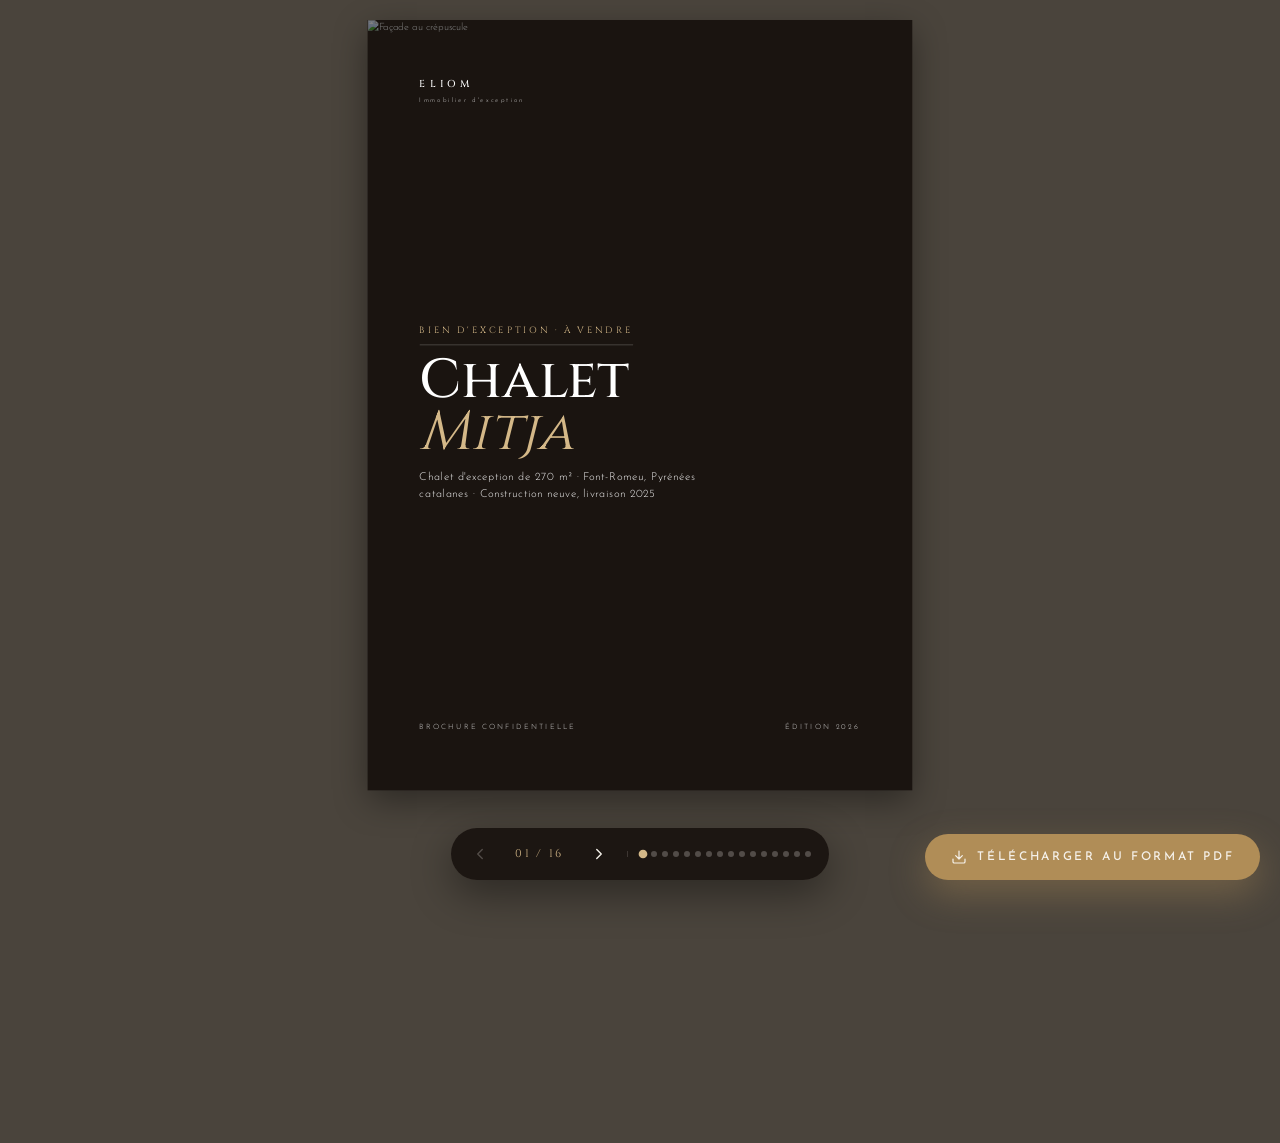
==== brochure/index.html @ c292a2b5 "Brochure: restore original design + photos + true PDF download + features Revert /brochure/ to the o" ====
<!DOCTYPE html>
<html lang="fr">
<head>
<meta charset="UTF-8" />
<meta name="viewport" content="width=device-width, initial-scale=1.0" />
<meta name="description" content="Brochure confidentielle — Chalet Mitja, chalet d'exception à vendre à Font-Romeu. Construction neuve 2025, 270 m², 6 chambres, spa, vue panoramique." />
<meta name="robots" content="noindex, nofollow" />
<title>Chalet Mitja — Brochure confidentielle</title>
<link rel="preconnect" href="https://fonts.googleapis.com" />
<link rel="preconnect" href="https://fonts.gstatic.com" crossorigin />
<link href="https://fonts.googleapis.com/css2?family=Cinzel:wght@400;500;600&family=Josefin+Sans:wght@300;400;500;600&display=swap" rel="stylesheet" />
<style>
:root {
  --bg: #F5F1EA;
  --bg-dark: #1A1410;
  --fg: #1A1410;
  --muted: rgba(26,20,16, 0.62);
  --accent: #B08D57;
  --accent-soft: #d4b888;
  --accent-dark: #8c6e3f;
  --border: rgba(26,20,16, 0.14);
  --serif: 'Cinzel', 'Times New Roman', serif;
  --sans: 'Josefin Sans', -apple-system, sans-serif;
  --scale: 1;
}
* { box-sizing: border-box; margin: 0; padding: 0; }
html, body { background: #4a443c; }
body {
  font-family: var(--sans);
  color: var(--fg);
  font-size: 11pt;
  line-height: 1.55;
  font-weight: 300;
  padding: 1.25rem 1rem 6rem;
  -webkit-font-smoothing: antialiased;
}

.brochure { max-width: 210mm; margin: 0 auto; position: relative; }

.page {
  width: 210mm;
  height: 297mm;
  margin-left: auto;
  margin-right: auto;
  margin-top: 0;
  /* Compense en flow le vide laissé par le scale visuel */
  margin-bottom: calc(1.5rem - (1 - var(--scale)) * 297mm);
  background: var(--bg);
  position: relative;
  overflow: hidden;
  box-shadow: 0 16px 48px rgba(0,0,0,0.4);
  padding: 22mm 20mm;
  display: none;
  page-break-after: always;
  animation: fadeIn 320ms ease-out;
  transform: scale(var(--scale));
  transform-origin: top center;
}
.page.is-active { display: block; }
.page:last-child { page-break-after: auto; }

@keyframes fadeIn {
  from { opacity: 0; transform: translateY(8px); }
  to   { opacity: 1; transform: translateY(0); }
}

.eyebrow {
  font-size: 8pt;
  letter-spacing: 0.32em;
  text-transform: uppercase;
  color: var(--muted);
  margin-bottom: 0.75rem;
  font-weight: 500;
}
.h1, .h2, .h3 {
  font-family: var(--serif);
  font-weight: 500;
  line-height: 1.05;
  letter-spacing: -0.005em;
  margin: 0;
  color: var(--fg);
}
.h1 { font-size: 38pt; }
.h2 { font-size: 26pt; margin-bottom: 1rem; }
.h3 { font-size: 14pt; margin-bottom: 0.4rem; }
.italic { font-style: italic; color: var(--accent); font-weight: 400; }
.rule { width: 60px; height: 1px; background: var(--accent); margin: 1rem 0 1.5rem; }

.page > p, .page > .body { margin-bottom: 0.85rem; }

.page-num {
  position: absolute;
  bottom: 12mm;
  right: 20mm;
  font-size: 8pt;
  letter-spacing: 0.3em;
  color: var(--muted);
}

/* CTA WhatsApp discret, centré en bas de chaque page intérieure */
.page-wa {
  position: absolute;
  bottom: 12mm;
  left: 50%;
  transform: translateX(-50%);
  display: inline-flex;
  align-items: center;
  gap: 0.55rem;
  font-size: 7.5pt;
  letter-spacing: 0.18em;
  text-transform: uppercase;
  color: var(--muted);
  text-decoration: none;
  transition: color 200ms;
  white-space: nowrap;
}
.page-wa:hover { color: var(--accent); }
.page-wa svg { width: 12px; height: 12px; fill: var(--accent); flex-shrink: 0; }
.page-wa__arrow {
  width: 10px; height: 10px;
  stroke: currentColor;
  fill: none;
  stroke-width: 1.8;
  transition: transform 200ms;
}
.page-wa:hover .page-wa__arrow { transform: translateX(3px); }

/* Encart TVA récupérable (page 5) */
.tva-note {
  margin-top: 0.85rem;
  padding: 0.85rem 1rem;
  border: 1px solid var(--accent);
  background: rgba(176, 141, 87, 0.07);
  font-size: 9pt;
  line-height: 1.5;
  color: var(--muted);
}
.tva-note strong { color: var(--fg); font-weight: 500; }
.tva-note .tva-figure {
  font-family: var(--serif);
  color: var(--accent);
  font-size: 11pt;
  letter-spacing: 0.03em;
  font-weight: 500;
}

/* Bouton flottant — téléchargement PDF (vrai download, pas le print dialog) */
.pdf-btn {
  position: fixed;
  bottom: 1.25rem;
  right: 1.25rem;
  display: inline-flex;
  align-items: center;
  gap: 0.65rem;
  background: var(--accent);
  color: #F5F1EA;
  padding: 0.95rem 1.6rem;
  font-family: var(--sans);
  font-size: 9pt;
  letter-spacing: 0.22em;
  text-transform: uppercase;
  font-weight: 500;
  border: none;
  cursor: pointer;
  border-radius: 100px;
  z-index: 999;
  box-shadow: 0 14px 36px rgba(176, 141, 87, 0.4);
  transition: transform 200ms, box-shadow 200ms, background 200ms;
}
.pdf-btn:hover:not(:disabled) {
  background: var(--accent-dark);
  transform: translateY(-2px);
  box-shadow: 0 18px 44px rgba(176, 141, 87, 0.5);
}
.pdf-btn:disabled { opacity: 0.65; cursor: wait; }
.pdf-btn svg {
  width: 16px; height: 16px;
  stroke: currentColor;
  fill: none;
  stroke-width: 1.8;
}
.pdf-btn .spinner {
  width: 14px; height: 14px;
  border: 2px solid rgba(245,241,234,0.3);
  border-top-color: #F5F1EA;
  border-radius: 50%;
  animation: spin 800ms linear infinite;
  display: none;
}
.pdf-btn.is-loading .spinner { display: inline-block; }
.pdf-btn.is-loading .pdf-icon { display: none; }
@keyframes spin { to { transform: rotate(360deg); } }
.page-num::before {
  content: '';
  display: inline-block;
  width: 24px; height: 1px;
  background: var(--accent);
  vertical-align: middle;
  margin-right: 0.6rem;
}

/* ===== NAV BAR ===== */
.nav-bar {
  position: fixed;
  bottom: 1.25rem;
  left: 50%;
  transform: translateX(-50%);
  background: rgba(26,20,16, 0.94);
  backdrop-filter: blur(14px);
  -webkit-backdrop-filter: blur(14px);
  padding: 0.45rem 0.6rem;
  border-radius: 100px;
  display: flex;
  align-items: center;
  gap: 0.35rem;
  z-index: 1000;
  box-shadow: 0 14px 40px rgba(0,0,0,0.4);
}
.nav-btn {
  width: 38px; height: 38px;
  display: flex;
  align-items: center;
  justify-content: center;
  background: transparent;
  border: none;
  color: #F5F1EA;
  cursor: pointer;
  border-radius: 50%;
  transition: background 200ms, color 200ms;
}
.nav-btn:hover { background: rgba(245,241,234,0.1); color: var(--accent-soft); }
.nav-btn:disabled { opacity: 0.25; cursor: default; }
.nav-btn:disabled:hover { background: transparent; color: #F5F1EA; }
.nav-btn svg { width: 18px; height: 18px; stroke: currentColor; fill: none; stroke-width: 1.8; }

.nav-counter {
  font-size: 0.7rem;
  letter-spacing: 0.2em;
  color: var(--accent-soft);
  font-family: var(--serif);
  padding: 0 0.7rem;
  min-width: 64px;
  text-align: center;
}

.nav-dots {
  display: flex;
  gap: 5px;
  padding: 0 0.5rem 0 0.75rem;
  border-left: 1px solid rgba(245,241,234,0.15);
  margin-left: 0.25rem;
}
.dot {
  width: 6px; height: 6px;
  border-radius: 50%;
  background: rgba(245,241,234,0.25);
  border: none;
  cursor: pointer;
  transition: background 200ms, transform 200ms;
  padding: 0;
}
.dot:hover { background: rgba(245,241,234,0.55); }
.dot.is-active { background: var(--accent-soft); transform: scale(1.45); }

/* ===== COVER (1) ===== */
.cover {
  padding: 0;
  color: #fff;
  background: var(--bg-dark);
}
.cover__img {
  position: absolute; inset: 0;
  width: 100%; height: 100%;
  object-fit: cover;
  filter: brightness(0.5);
}
.cover__content {
  position: relative;
  height: 100%;
  display: flex;
  flex-direction: column;
  justify-content: space-between;
  padding: 22mm 20mm;
}
.cover__brand {
  font-family: var(--serif);
  font-size: 11pt;
  letter-spacing: 0.4em;
  font-weight: 500;
}
.cover__brand small {
  display: block;
  font-family: var(--sans);
  font-size: 7pt;
  letter-spacing: 0.32em;
  font-weight: 300;
  opacity: 0.8;
  margin-top: 4px;
}
.cover__kicker {
  font-family: var(--serif);
  font-size: 10pt;
  letter-spacing: 0.3em;
  text-transform: uppercase;
  color: var(--accent-soft);
  margin-bottom: 0.8rem;
  padding-bottom: 0.6rem;
  border-bottom: 1px solid rgba(255,255,255,0.25);
  display: inline-block;
}
.cover__title {
  font-family: var(--serif);
  font-size: 60pt;
  line-height: 0.95;
  font-weight: 500;
  margin: 0 0 1rem;
}
.cover__title em { font-style: italic; color: var(--accent-soft); font-weight: 400; }
.cover__sub {
  font-size: 12pt;
  letter-spacing: 0.05em;
  font-weight: 300;
  max-width: 70%;
  opacity: 0.92;
}
.cover__footer {
  display: flex;
  justify-content: space-between;
  align-items: flex-end;
  font-size: 8pt;
  letter-spacing: 0.3em;
  text-transform: uppercase;
  opacity: 0.85;
}

/* ===== MANIFESTO (2) ===== */
.manifest {
  display: grid;
  grid-template-columns: 1.4fr 1fr;
  gap: 14mm;
  height: calc(297mm - 60mm);
  margin-top: 0.5rem;
}
.manifest__body p { font-size: 11.5pt; line-height: 1.7; margin-bottom: 1rem; }
.manifest__aside {
  border-left: 1px solid var(--border);
  padding-left: 12mm;
}
.manifest__aside-title {
  font-family: var(--serif);
  font-size: 11pt;
  letter-spacing: 0.05em;
  margin-bottom: 1rem;
  color: var(--accent);
}
.manifest__aside ul { list-style: none; }
.manifest__aside li {
  font-size: 9.5pt;
  padding: 0.5rem 0;
  border-bottom: 1px dotted var(--border);
  color: var(--fg);
}
.manifest__aside li:last-child { border-bottom: none; }
.manifest__aside li::before { content: '— '; color: var(--accent); }

/* ===== STATS (3) ===== */
.stats {
  display: grid;
  grid-template-columns: repeat(4, 1fr);
  gap: 0;
  margin: 1.25rem 0;
  border-top: 1px solid var(--border);
  border-left: 1px solid var(--border);
}
.stats__cell {
  padding: 1.2rem 1rem;
  border-right: 1px solid var(--border);
  border-bottom: 1px solid var(--border);
  min-height: 100px;
}
.stats__icon {
  width: 22px; height: 22px;
  color: var(--accent);
  margin-bottom: 0.6rem;
  stroke-width: 1.4;
  fill: none;
  stroke: currentColor;
  display: block;
}
.stats__value {
  font-family: var(--serif);
  font-size: 22pt;
  line-height: 1;
  margin-bottom: 0.35rem;
  font-weight: 500;
}
.stats__value small {
  font-size: 0.42em;
  margin-left: 2px;
  color: var(--muted);
  font-weight: 400;
}
.stats__label {
  font-size: 7.5pt;
  letter-spacing: 0.2em;
  text-transform: uppercase;
  color: var(--muted);
}

.stats-photo {
  width: 100%;
  height: 80mm;
  object-fit: cover;
  margin-top: 0.5rem;
}

/* ===== MATERIALS (4) ===== */
.materials-grid {
  display: grid;
  grid-template-columns: 1fr 1fr;
  gap: 4mm;
  margin-top: 0.5rem;
}
.material {
  padding: 1rem 0.95rem;
  border: 1px solid var(--border);
  background: rgba(176, 141, 87, 0.03);
}
.material__icon {
  width: 32px; height: 32px;
  color: var(--accent);
  margin-bottom: 0.7rem;
  stroke-width: 1.2;
  fill: none;
  stroke: currentColor;
  display: block;
}
.material h3 {
  font-family: var(--serif);
  font-size: 13pt;
  margin-bottom: 0.4rem;
  font-weight: 500;
}
.material p {
  font-size: 9pt;
  color: var(--muted);
  line-height: 1.55;
  margin: 0;
}

/* ===== SPECS (5) ===== */
.specs-grid {
  display: grid;
  grid-template-columns: 1.1fr 1fr;
  gap: 12mm;
  height: calc(297mm - 60mm);
}
.specs-list dl { margin: 0; }
.specs-row {
  display: grid;
  grid-template-columns: 38% 1fr;
  gap: 1rem;
  padding: 0.55rem 0;
  border-bottom: 1px solid var(--border);
  font-size: 9.5pt;
}
.specs-row dt {
  font-size: 7pt;
  letter-spacing: 0.22em;
  text-transform: uppercase;
  color: var(--muted);
  align-self: center;
}
.specs-row dd {
  margin: 0;
  color: var(--fg);
}
.specs-row--accent dd { color: var(--accent); font-weight: 500; }
.side-img { width: 100%; height: 100%; object-fit: cover; }

/* ===== Two-column split (6, 7) ===== */
.split {
  display: grid;
  grid-template-columns: 1fr 1.05fr;
  gap: 12mm;
  height: calc(297mm - 75mm);
  margin-top: 1rem;
}
.split__media { width: 100%; height: 100%; object-fit: cover; }
.split__text p { font-size: 11pt; margin-bottom: 0.85rem; }
.split__list {
  list-style: none;
  margin: 1.25rem 0 0;
}
.split__list li {
  padding: 0.55rem 0 0.55rem 1.5rem;
  border-bottom: 1px solid var(--border);
  font-size: 10pt;
  position: relative;
}
.split__list li::before {
  content: '';
  position: absolute;
  left: 0; top: 1rem;
  width: 12px; height: 1px;
  background: var(--accent);
}
.split__list li:last-child { border-bottom: none; }

/* ===== BIEN-ÊTRE (8) ===== */
.wellness-grid {
  display: grid;
  grid-template-columns: 1fr 1fr;
  gap: 4mm;
  margin-top: 1rem;
}
.wellness-card {
  padding: 1.4rem 1.2rem;
  border: 1px solid var(--border);
  text-align: left;
}
.wellness-icon {
  width: 36px; height: 36px;
  color: var(--accent);
  margin-bottom: 0.7rem;
  stroke-width: 1.2;
  fill: none;
  stroke: currentColor;
  display: block;
}
.wellness-card h4 {
  font-family: var(--serif);
  font-size: 13pt;
  font-weight: 500;
  margin-bottom: 0.4rem;
}
.wellness-card p {
  font-size: 9pt;
  color: var(--muted);
  line-height: 1.55;
}
.wellness-photo {
  width: 100%;
  height: 70mm;
  object-fit: cover;
  margin-top: 4mm;
}

/* ===== ORIENTATION (9) ===== */
.orient-wrap { margin-top: 0.25rem; }
.orient-svg {
  display: block;
  width: 100%;
  max-width: 110mm;
  margin: 0.25rem auto 0.75rem;
  height: auto;
}
.orient-points {
  display: grid;
  grid-template-columns: repeat(3, 1fr);
  gap: 4mm;
  margin-top: 1rem;
}
.orient-point {
  text-align: center;
  padding: 1rem;
  border: 1px solid var(--border);
}
.orient-point__value {
  font-family: var(--serif);
  font-size: 18pt;
  color: var(--accent);
  margin-bottom: 0.3rem;
}
.orient-point__label {
  font-size: 8pt;
  letter-spacing: 0.2em;
  text-transform: uppercase;
  color: var(--muted);
}

/* ===== LIEU (10) ===== */
.place-img {
  width: 100%;
  height: 80mm;
  object-fit: cover;
  margin: 1rem 0 1.25rem;
}
.place-metrics {
  display: grid;
  grid-template-columns: repeat(4, 1fr);
  border-top: 1px solid var(--border);
  border-left: 1px solid var(--border);
  margin-top: 1rem;
}
.place-metrics > div {
  padding: 1.1rem 0.8rem;
  border-right: 1px solid var(--border);
  border-bottom: 1px solid var(--border);
  text-align: center;
}
.place-metrics__value {
  font-family: var(--serif);
  font-size: 18pt;
  line-height: 1;
  margin-bottom: 0.35rem;
  color: var(--accent);
}
.place-metrics__label {
  font-size: 7pt;
  letter-spacing: 0.22em;
  text-transform: uppercase;
  color: var(--muted);
}

/* ===== SEASONS (11) ===== */
.seasons {
  display: grid;
  grid-template-columns: 1fr 1fr;
  gap: 4mm;
  margin-top: 1rem;
}
.season {
  padding: 0.95rem 1rem;
  border: 1px solid var(--border);
  background: rgba(176, 141, 87, 0.03);
}
.season__name {
  font-family: var(--serif);
  font-size: 14pt;
  color: var(--accent);
  margin-bottom: 0.6rem;
  font-weight: 500;
}
.season__name small {
  font-family: var(--sans);
  font-size: 7pt;
  letter-spacing: 0.25em;
  text-transform: uppercase;
  color: var(--muted);
  display: block;
  margin-bottom: 0.35rem;
  font-weight: 500;
  letter-spacing: 0.3em;
}
.season ul {
  list-style: none;
  margin: 0;
}
.season li {
  font-size: 9pt;
  padding: 0.4rem 0;
  border-bottom: 1px dotted var(--border);
  color: var(--fg);
}
.season li:last-child { border-bottom: none; }
.season li::before { content: '· '; color: var(--accent); }

/* ===== PERFORMANCE (12) ===== */
.perf-grid {
  display: grid;
  grid-template-columns: 1fr 1fr;
  gap: 12mm;
  margin-top: 1rem;
}
.perf-chart { margin-top: 0.5rem; }
.perf-bar {
  display: grid;
  grid-template-columns: 30px 1fr 60px;
  align-items: center;
  gap: 0.6rem;
  padding: 4px 0;
  font-size: 8pt;
}
.perf-bar__letter {
  font-family: var(--serif);
  font-size: 11pt;
  font-weight: 500;
}
.perf-bar__track {
  height: 14px;
  background: var(--border);
  position: relative;
}
.perf-bar__fill { height: 100%; }
.perf-bar__value {
  font-size: 7pt;
  color: var(--muted);
  text-align: right;
  letter-spacing: 0.05em;
}
.perf-bar.is-current .perf-bar__letter { color: var(--accent); font-size: 14pt; }
.perf-bar.is-current .perf-bar__value { color: var(--accent); font-weight: 500; }
.perf-list {
  list-style: none;
  margin: 0;
}
.perf-list li {
  padding: 0.55rem 0 0.55rem 1.5rem;
  border-bottom: 1px solid var(--border);
  font-size: 10pt;
  position: relative;
}
.perf-list li::before {
  content: '';
  position: absolute;
  left: 0; top: 1.05rem;
  width: 12px; height: 1px;
  background: var(--accent);
}

/* ===== COMPARE (13) ===== */
.compare {
  display: grid;
  grid-template-columns: 1fr 1.1fr 1.1fr;
  gap: 0;
  margin-top: 1.25rem;
}
.compare > div {
  padding: 0.85rem 0.95rem;
  border-bottom: 1px solid var(--border);
  font-size: 9pt;
  line-height: 1.5;
}
.compare__head {
  background: var(--fg);
  color: var(--bg);
  font-family: var(--serif);
  font-size: 10pt;
  letter-spacing: 0.04em;
  font-weight: 500;
  text-align: center;
  padding: 0.85rem !important;
}
.compare__head-blank {
  background: transparent !important;
  color: transparent;
  border-bottom: none !important;
}
.compare__cat {
  font-size: 7.5pt;
  letter-spacing: 0.2em;
  text-transform: uppercase;
  color: var(--muted);
  font-weight: 500;
}
.compare__old { color: rgba(26,20,16,0.6); font-style: italic; }
.compare__new { color: var(--accent); font-weight: 500; }

/* ===== TIMELINE (14) ===== */
.timeline {
  margin-top: 1.25rem;
  position: relative;
}
.timeline::before {
  content: '';
  position: absolute;
  left: 25px; top: 30px; bottom: 30px;
  width: 1px;
  background: var(--accent);
  opacity: 0.4;
}
.timeline__step {
  display: grid;
  grid-template-columns: 50px 1fr;
  gap: 1.75rem;
  padding: 1.1rem 0;
  align-items: start;
}
.timeline__num {
  position: relative;
  z-index: 1;
  width: 50px; height: 50px;
  background: var(--bg);
  border: 1px solid var(--accent);
  border-radius: 50%;
  display: flex;
  align-items: center;
  justify-content: center;
  font-family: var(--serif);
  font-size: 13pt;
  color: var(--accent);
  font-weight: 500;
}
.timeline__content h3 {
  font-family: var(--serif);
  font-size: 13pt;
  margin-bottom: 0.35rem;
  font-weight: 500;
}
.timeline__content p {
  font-size: 9.5pt;
  color: var(--muted);
  margin: 0;
  line-height: 1.55;
}

/* ===== CONFID (15) ===== */
.confid {
  display: grid;
  grid-template-columns: 1fr 1fr;
  gap: 12mm;
  margin-top: 0.5rem;
}
.confid__text p { font-size: 11pt; line-height: 1.7; margin-bottom: 1rem; }
.confid__quote {
  font-family: var(--serif);
  font-size: 16pt;
  line-height: 1.3;
  font-style: italic;
  color: var(--accent);
  padding: 1.5rem 0 1.5rem 1.5rem;
  border-left: 1px solid var(--accent);
  margin-top: 1.5rem;
}
.confid__list {
  list-style: none;
  align-self: center;
}
.confid__list li {
  padding: 0.7rem 0 0.7rem 2rem;
  border-bottom: 1px solid var(--border);
  font-size: 10pt;
  position: relative;
}
.confid__list li::before {
  content: '✓';
  position: absolute;
  left: 0; top: 0.65rem;
  width: 18px; height: 18px;
  background: var(--accent);
  color: var(--bg);
  border-radius: 50%;
  display: flex;
  align-items: center;
  justify-content: center;
  font-size: 9pt;
  font-weight: 600;
}

/* ===== FINAL (16) ===== */
.final {
  text-align: center;
  display: flex;
  flex-direction: column;
  height: calc(297mm - 44mm);
  justify-content: center;
  align-items: center;
}
.final .eyebrow { margin-bottom: 1.5rem; }
.final__title {
  font-family: var(--serif);
  font-size: 36pt;
  line-height: 1;
  margin: 0 auto 1.5rem;
  font-weight: 500;
}
.final__title em { font-style: italic; color: var(--accent); font-weight: 400; }
.final__lede {
  font-size: 12pt;
  color: var(--muted);
  max-width: 120mm;
  margin: 0 auto 2.5rem;
  line-height: 1.7;
}
.final__btn {
  display: inline-flex;
  align-items: center;
  gap: 0.85rem;
  background: var(--accent);
  color: #F5F1EA;
  padding: 1.1rem 2.5rem;
  font-family: var(--sans);
  font-size: 9pt;
  letter-spacing: 0.25em;
  text-transform: uppercase;
  font-weight: 500;
  text-decoration: none;
  transition: transform 200ms, box-shadow 200ms, background 200ms;
  box-shadow: 0 10px 28px rgba(176,141,87,0.3);
  border: none;
  cursor: pointer;
}
.final__btn:hover {
  background: var(--accent-dark);
  transform: translateY(-2px);
  box-shadow: 0 14px 36px rgba(176,141,87,0.4);
}
.final__btn svg { width: 18px; height: 18px; fill: currentColor; }
.final__mention {
  font-size: 7pt;
  letter-spacing: 0.28em;
  text-transform: uppercase;
  color: var(--muted);
  margin: 1.5rem 0 2.5rem;
}
.final__contact {
  padding: 1.5rem 2rem;
  background: var(--fg);
  color: var(--bg);
  max-width: 130mm;
  width: 100%;
}
.final__contact .eyebrow { color: var(--accent-soft); margin-bottom: 0.5rem; }
.final__contact strong {
  font-family: var(--serif);
  font-size: 14pt;
  font-weight: 500;
  display: block;
  margin-bottom: 0.5rem;
  letter-spacing: 0.05em;
}
.final__contact p {
  font-size: 9.5pt;
  opacity: 0.92;
  line-height: 1.65;
  margin: 0;
}
.final__legal {
  position: absolute;
  bottom: 12mm; left: 20mm; right: 20mm;
  font-size: 7pt;
  letter-spacing: 0.05em;
  color: var(--muted);
  border-top: 1px solid var(--border);
  padding-top: 0.55rem;
  line-height: 1.45;
  text-align: center;
}

/* ===== PRINT ===== */
@media print {
  @page { size: A4; margin: 0; }
  html, body { background: #fff !important; }
  body { padding: 0; }
  .nav-bar, .pdf-btn, .page-wa { display: none !important; }
  .brochure { max-width: none; }
  .page {
    margin: 0 !important;
    box-shadow: none;
    display: block !important;
    animation: none;
    page-break-after: always;
    transform: none !important;
  }
  .page:last-child { page-break-after: auto; }
}

/* ===== MODE EXPORT PDF (toutes pages visibles, temporaire) ===== */
.brochure.is-exporting .page {
  display: block !important;
  margin: 0 !important;
  box-shadow: none;
  transform: none !important;
  animation: none;
}
.brochure.is-exporting { background: var(--bg); }

/* Responsive : on adapte pour les écrans < A4 */
@media (max-width: 240mm) {
  body { padding: 1rem 0.5rem 6rem; }
  .page {
    width: 100%;
    height: auto;
    min-height: auto;
    padding: 12mm 8mm;
    transform: none !important;
    margin-bottom: 1rem !important;
  }
  .page-wa {
    position: static;
    transform: none;
    margin-top: 2rem;
    justify-content: center;
    display: flex;
  }
  .pdf-btn {
    left: 50%;
    right: auto;
    transform: translateX(-50%);
    bottom: 5.5rem;
    padding: 0.85rem 1.4rem;
    font-size: 8.5pt;
  }
  .cover { padding: 0; min-height: 95vh; }
  .cover__content { padding: 12mm 8mm; }
  .cover__title { font-size: 42pt; }
  .h2 { font-size: 22pt; }
  .manifest, .specs-grid, .split, .perf-grid, .confid {
    grid-template-columns: 1fr;
    height: auto;
    gap: 1.5rem;
  }
  .manifest__aside { padding-left: 0; border-left: none; border-top: 1px solid var(--border); padding-top: 1.5rem; }
  .stats, .place-metrics { grid-template-columns: repeat(2, 1fr); }
  .materials-grid, .wellness-grid, .seasons { grid-template-columns: 1fr; }
  .orient-points { grid-template-columns: 1fr; }
  .side-img, .split__media { height: 50mm; }
  .stats-photo, .place-img, .wellness-photo { height: 50mm; }
  .compare { grid-template-columns: 1fr; }
  .compare > div { border-bottom: 1px solid var(--border) !important; }
  .compare__head { grid-column: 1; }
  .compare__head-blank { display: none; }
  .final__title { font-size: 28pt; }
  .final__legal { position: static; margin-top: 2rem; }
}
</style>
</head>
<body>

<div class="brochure">

<!-- ===================================================== -->
<!-- PAGE 1 — COUVERTURE                                    -->
<!-- ===================================================== -->
<section class="page cover is-active" data-page="1">
  <img class="cover__img" src="https://lecambredaze.vercel.app/assets/images/exterior-dusk.jpg" alt="Façade au crépuscule" />
  <div class="cover__content">
    <div class="cover__brand">
      ELIOM
      <small>Immobilier d'exception</small>
    </div>
    <div>
      <div class="cover__kicker">Bien d'exception · À vendre</div>
      <h1 class="cover__title">Chalet<br /><em>Mitja</em></h1>
      <p class="cover__sub">Chalet d'exception de 270 m² · Font-Romeu, Pyrénées catalanes · Construction neuve, livraison 2025</p>
    </div>
    <div class="cover__footer">
      <span>Brochure confidentielle</span>
      <span>Édition 2026</span>
    </div>
  </div>
</section>

<!-- ===================================================== -->
<!-- PAGE 2 — MANIFESTE                                     -->
<!-- ===================================================== -->
<section class="page" data-page="2">
  <div class="eyebrow">Manifeste</div>
  <h2 class="h2">Un sanctuaire<br />taillé pour la <span class="italic">lumière</span>.</h2>
  <div class="rule"></div>

  <div class="manifest">
    <div class="manifest__body">
      <p>
        Chalet Mitja a été pensé comme un refuge. Façade plein sud,
        baies vitrées toute hauteur, hauteur sous plafond de plus de
        cinq mètres : chaque détail a été dessiné pour que la montagne
        entre chez vous.
      </p>
      <p>
        Bois patinés des anciennes granges, pierre sèche locale, poêle
        suspendu à foyer panoramique. Un dialogue entre tradition
        catalane et architecture contemporaine, où le silence devient
        une matière première.
      </p>
      <p>
        À 1 650 mètres d'altitude, au-dessus des nuages, on retrouve
        ce que la montagne offre de plus rare : le temps. Celui des
        grandes tablées, des feux qui durent, des aurores partagées.
      </p>
    </div>

    <aside class="manifest__aside">
      <img src="https://lecambredaze.vercel.app/assets/images/golden-hour-dining.jpg"
           alt="Lumière dorée du soir dans la salle à manger"
           style="width:100%; height:85mm; object-fit:cover; margin-bottom:1rem;" />
      <div class="manifest__aside-title">Pour qui ?</div>
      <ul>
        <li>Familles cherchant un chalet haut de gamme</li>
        <li>Résidence secondaire clé en main</li>
        <li>Actif patrimonial neuf</li>
        <li>Construction neuve sans gestion de chantier</li>
      </ul>
    </aside>
  </div>

  <a class="page-wa" href="https://wa.me/message/SJWYIU76NKGZM1" target="_blank" rel="noopener noreferrer">
    <svg viewBox="0 0 24 24" aria-hidden="true"><path d="M17.472 14.382c-.297-.149-1.758-.867-2.03-.967-.273-.099-.471-.148-.67.15-.197.297-.767.966-.94 1.164-.173.199-.347.223-.644.075-.297-.15-1.255-.463-2.39-1.475-.883-.788-1.48-1.761-1.653-2.059-.173-.297-.018-.458.13-.606.134-.133.298-.347.446-.52.149-.174.198-.298.298-.497.099-.198.05-.371-.025-.52-.075-.149-.669-1.612-.916-2.207-.242-.579-.487-.5-.669-.51-.173-.008-.371-.01-.57-.01-.198 0-.52.074-.792.372-.272.297-1.04 1.016-1.04 2.479 0 1.462 1.065 2.875 1.213 3.074.149.198 2.096 3.2 5.077 4.487.709.306 1.262.489 1.694.625.712.227 1.36.195 1.871.118.571-.085 1.758-.719 2.006-1.413.248-.694.248-1.289.173-1.413-.074-.124-.272-.198-.57-.347m-5.421 7.403h-.004a9.87 9.87 0 01-5.031-1.378l-.361-.214-3.741.982.998-3.648-.235-.374a9.86 9.86 0 01-1.51-5.26c.001-5.45 4.436-9.884 9.888-9.884 2.64 0 5.122 1.03 6.988 2.898a9.825 9.825 0 012.893 6.994c-.003 5.45-4.437 9.884-9.885 9.884m8.413-18.297A11.815 11.815 0 0012.05 0C5.495 0 .16 5.335.157 11.892c0 2.096.547 4.142 1.588 5.945L.057 24l6.305-1.654a11.882 11.882 0 005.683 1.448h.005c6.554 0 11.89-5.335 11.893-11.893a11.821 11.821 0 00-3.48-8.413Z"/></svg>
    Une question ? Discutons sur WhatsApp
    <svg class="page-wa__arrow" viewBox="0 0 24 24"><path d="M5 12h14M13 5l7 7-7 7" stroke-linecap="round" stroke-linejoin="round"/></svg>
  </a>
  <div class="page-num">02</div>
</section>

<!-- ===================================================== -->
<!-- PAGE 3 — LE BIEN EN CHIFFRES                           -->
<!-- ===================================================== -->
<section class="page" data-page="3">
  <div class="eyebrow">Le bien en chiffres</div>
  <h2 class="h2">Huit évidences.</h2>
  <div class="rule"></div>

  <div class="stats">
    <div class="stats__cell">
      <svg class="stats__icon" viewBox="0 0 24 24"><path d="M3 9l9-6 9 6v11a1 1 0 0 1-1 1h-5v-7H10v7H5a1 1 0 0 1-1-1V9z"/></svg>
      <div class="stats__value">270<small>m²</small></div>
      <div class="stats__label">Surface totale</div>
    </div>
    <div class="stats__cell">
      <svg class="stats__icon" viewBox="0 0 24 24"><rect x="3" y="3" width="18" height="18"/><path d="M3 9h18M9 3v18"/></svg>
      <div class="stats__value">250<small>m²</small></div>
      <div class="stats__label">Habitables</div>
    </div>
    <div class="stats__cell">
      <svg class="stats__icon" viewBox="0 0 24 24"><path d="M2 17v-5a3 3 0 0 1 3-3h14a3 3 0 0 1 3 3v5M2 17h20M2 17v3M22 17v3M6 9V7a2 2 0 0 1 2-2h8a2 2 0 0 1 2 2v2"/></svg>
      <div class="stats__value">6</div>
      <div class="stats__label">Chambres</div>
    </div>
    <div class="stats__cell">
      <svg class="stats__icon" viewBox="0 0 24 24"><circle cx="9" cy="7" r="3"/><circle cx="17" cy="7" r="3"/><path d="M3 21v-2a4 4 0 0 1 4-4h4a4 4 0 0 1 4 4v2M15 21v-2a4 4 0 0 1 4-4h2"/></svg>
      <div class="stats__value">16</div>
      <div class="stats__label">Couchages</div>
    </div>
    <div class="stats__cell">
      <svg class="stats__icon" viewBox="0 0 24 24"><path d="M9 6V4a2 2 0 0 1 2-2h2a2 2 0 0 1 2 2v2M4 10h16M5 10v8a2 2 0 0 0 2 2h10a2 2 0 0 0 2-2v-8M9 16v2M12 16v2M15 16v2"/></svg>
      <div class="stats__value">5</div>
      <div class="stats__label">Salles de bains</div>
    </div>
    <div class="stats__cell">
      <svg class="stats__icon" viewBox="0 0 24 24"><path d="M3 21h18M5 21V7l7-4 7 4v14M9 9h2M13 9h2M9 13h2M13 13h2M9 17h2M13 17h2"/></svg>
      <div class="stats__value">3</div>
      <div class="stats__label">Niveaux</div>
    </div>
    <div class="stats__cell">
      <svg class="stats__icon" viewBox="0 0 24 24"><path d="M3 20l5-9 4 7 3-5 6 7M3 20h18"/></svg>
      <div class="stats__value">1650<small>m</small></div>
      <div class="stats__label">Altitude</div>
    </div>
    <div class="stats__cell">
      <svg class="stats__icon" viewBox="0 0 24 24"><path d="M21 12a9 9 0 0 1-18 0M3 12a9 9 0 0 1 18 0M12 3v18M3 12h18"/></svg>
      <div class="stats__value">180°</div>
      <div class="stats__label">De panorama</div>
    </div>
  </div>

  <img class="stats-photo" src="https://lecambredaze.vercel.app/assets/images/aerial-sunset.jpg" alt="Vue aérienne au coucher du soleil" />

  <a class="page-wa" href="https://wa.me/message/SJWYIU76NKGZM1" target="_blank" rel="noopener noreferrer">
    <svg viewBox="0 0 24 24" aria-hidden="true"><path d="M17.472 14.382c-.297-.149-1.758-.867-2.03-.967-.273-.099-.471-.148-.67.15-.197.297-.767.966-.94 1.164-.173.199-.347.223-.644.075-.297-.15-1.255-.463-2.39-1.475-.883-.788-1.48-1.761-1.653-2.059-.173-.297-.018-.458.13-.606.134-.133.298-.347.446-.52.149-.174.198-.298.298-.497.099-.198.05-.371-.025-.52-.075-.149-.669-1.612-.916-2.207-.242-.579-.487-.5-.669-.51-.173-.008-.371-.01-.57-.01-.198 0-.52.074-.792.372-.272.297-1.04 1.016-1.04 2.479 0 1.462 1.065 2.875 1.213 3.074.149.198 2.096 3.2 5.077 4.487.709.306 1.262.489 1.694.625.712.227 1.36.195 1.871.118.571-.085 1.758-.719 2.006-1.413.248-.694.248-1.289.173-1.413-.074-.124-.272-.198-.57-.347m-5.421 7.403h-.004a9.87 9.87 0 01-5.031-1.378l-.361-.214-3.741.982.998-3.648-.235-.374a9.86 9.86 0 01-1.51-5.26c.001-5.45 4.436-9.884 9.888-9.884 2.64 0 5.122 1.03 6.988 2.898a9.825 9.825 0 012.893 6.994c-.003 5.45-4.437 9.884-9.885 9.884m8.413-18.297A11.815 11.815 0 0012.05 0C5.495 0 .16 5.335.157 11.892c0 2.096.547 4.142 1.588 5.945L.057 24l6.305-1.654a11.882 11.882 0 005.683 1.448h.005c6.554 0 11.89-5.335 11.893-11.893a11.821 11.821 0 00-3.48-8.413Z"/></svg>
    Échanger avec Thibaut sur WhatsApp
    <svg class="page-wa__arrow" viewBox="0 0 24 24"><path d="M5 12h14M13 5l7 7-7 7" stroke-linecap="round" stroke-linejoin="round"/></svg>
  </a>
  <div class="page-num">03</div>
</section>

<!-- ===================================================== -->
<!-- PAGE 4 — ARCHITECTURE & MATÉRIAUX                      -->
<!-- ===================================================== -->
<section class="page" data-page="4">
  <div class="eyebrow">Architecture · Matériaux</div>
  <h2 class="h2">Le dialogue<br />des <span class="italic">matières</span>.</h2>
  <div class="rule"></div>

  <p style="max-width: 140mm; color: var(--muted); font-size: 11pt;">
    Chaque matériau a été choisi pour sa noblesse, sa durabilité, et son
    enracinement dans la tradition catalane. Travaillés par des artisans
    locaux, ils confèrent au chalet une présence rare.
  </p>

  <img src="https://lecambredaze.vercel.app/assets/images/drone-roofs.jpg"
       alt="Vue aérienne des toitures du chalet"
       style="width:100%; height:55mm; object-fit:cover; margin: 1rem 0;" />

  <div class="materials-grid">
    <div class="material">
      <svg class="material__icon" viewBox="0 0 24 24"><path d="M3 21h18M5 21V9l4-3v15M11 21V11l4-2v12M17 21V13l4-1v9"/></svg>
      <h3>Vieux bois</h3>
      <p>Patines des anciennes granges catalanes, marquées par le temps et la neige. Une mémoire vivante intégrée à l'enveloppe contemporaine du chalet.</p>
    </div>
    <div class="material">
      <svg class="material__icon" viewBox="0 0 24 24"><path d="M3 12h18M3 18h18M3 6h6M11 6h4M17 6h4M5 12v6M9 12v6M13 12v6M17 12v6"/></svg>
      <h3>Pierre sèche locale</h3>
      <p>Construction traditionnelle des Pyrénées-Orientales, montée à sec par des artisans de la région. Une enveloppe minérale qui prolonge le paysage.</p>
    </div>
    <div class="material">
      <svg class="material__icon" viewBox="0 0 24 24"><polygon points="12 2 22 8.5 22 15.5 12 22 2 15.5 2 8.5"/><path d="M12 22V12M22 8.5L12 12M2 8.5L12 12"/></svg>
      <h3>Granit</h3>
      <p>Pierre noble extraite localement, utilisée pour les soubassements et les surfaces de prestige. Résistante, dense, intemporelle.</p>
    </div>
    <div class="material">
      <svg class="material__icon" viewBox="0 0 24 24"><path d="M3 21h18M5 21V6h14v15M9 6V3M15 6V3M5 11h14M5 16h14"/></svg>
      <h3>Hauteur +5 m</h3>
      <p>Sous plafond cathédrale dans la pièce de vie principale. Baies vitrées toute hauteur, lumière en cascade matinale et dorée du soir.</p>
    </div>
  </div>

  <a class="page-wa" href="https://wa.me/message/SJWYIU76NKGZM1" target="_blank" rel="noopener noreferrer">
    <svg viewBox="0 0 24 24" aria-hidden="true"><path d="M17.472 14.382c-.297-.149-1.758-.867-2.03-.967-.273-.099-.471-.148-.67.15-.197.297-.767.966-.94 1.164-.173.199-.347.223-.644.075-.297-.15-1.255-.463-2.39-1.475-.883-.788-1.48-1.761-1.653-2.059-.173-.297-.018-.458.13-.606.134-.133.298-.347.446-.52.149-.174.198-.298.298-.497.099-.198.05-.371-.025-.52-.075-.149-.669-1.612-.916-2.207-.242-.579-.487-.5-.669-.51-.173-.008-.371-.01-.57-.01-.198 0-.52.074-.792.372-.272.297-1.04 1.016-1.04 2.479 0 1.462 1.065 2.875 1.213 3.074.149.198 2.096 3.2 5.077 4.487.709.306 1.262.489 1.694.625.712.227 1.36.195 1.871.118.571-.085 1.758-.719 2.006-1.413.248-.694.248-1.289.173-1.413-.074-.124-.272-.198-.57-.347m-5.421 7.403h-.004a9.87 9.87 0 01-5.031-1.378l-.361-.214-3.741.982.998-3.648-.235-.374a9.86 9.86 0 01-1.51-5.26c.001-5.45 4.436-9.884 9.888-9.884 2.64 0 5.122 1.03 6.988 2.898a9.825 9.825 0 012.893 6.994c-.003 5.45-4.437 9.884-9.885 9.884m8.413-18.297A11.815 11.815 0 0012.05 0C5.495 0 .16 5.335.157 11.892c0 2.096.547 4.142 1.588 5.945L.057 24l6.305-1.654a11.882 11.882 0 005.683 1.448h.005c6.554 0 11.89-5.335 11.893-11.893a11.821 11.821 0 00-3.48-8.413Z"/></svg>
    Une question sur l'architecture ?
    <svg class="page-wa__arrow" viewBox="0 0 24 24"><path d="M5 12h14M13 5l7 7-7 7" stroke-linecap="round" stroke-linejoin="round"/></svg>
  </a>
  <div class="page-num">04</div>
</section>

<!-- ===================================================== -->
<!-- PAGE 5 — CARTE D'IDENTITÉ                              -->
<!-- ===================================================== -->
<section class="page" data-page="5">
  <div class="eyebrow">Carte d'identité</div>
  <h2 class="h2">Les détails<br />qui <span class="italic">comptent</span>.</h2>
  <div class="rule"></div>

  <div class="specs-grid">
    <div class="specs-list">
      <dl>
        <div class="specs-row"><dt>Surface</dt><dd>270 m² total · 250 m² habitables · 3 niveaux</dd></div>
        <div class="specs-row"><dt>Distribution</dt><dd>6 chambres dont 1 suite parentale · 16 couchages</dd></div>
        <div class="specs-row"><dt>Salles d'eau</dt><dd>5 salles de bains (WC privatifs) + 1 WC indépendant</dd></div>
        <div class="specs-row"><dt>Bien-être</dt><dd>Spa · Sauna infrarouge · Jacuzzi extérieur couvert · Salle de sport</dd></div>
        <div class="specs-row"><dt>Extérieurs</dt><dd>Terrasse panoramique plein sud · Jardin privatif · Garage</dd></div>
        <div class="specs-row"><dt>Vue</dt><dd>180° sur les Pyrénées catalanes</dd></div>
        <div class="specs-row"><dt>Altitude</dt><dd>1 650 m — Plus haute commune habitée à l'année en France</dd></div>
        <div class="specs-row"><dt>Chauffage</dt><dd>Pompe à chaleur dernière génération · Poêle à bois suspendu</dd></div>
        <div class="specs-row"><dt>Matériaux</dt><dd>Vieux bois · Pierre sèche locale · Granit · Finitions sur mesure</dd></div>
        <div class="specs-row"><dt>Performance</dt><dd>Norme RT 2020 · Isolation haute densité</dd></div>
        <div class="specs-row"><dt>Garanties</dt><dd>Décennales · Construction neuve, jamais habitée</dd></div>
        <div class="specs-row"><dt>Livraison</dt><dd>2025</dd></div>
        <div class="specs-row specs-row--accent"><dt>Prix affiché</dt><dd>1 600 000 € TTC</dd></div>
        <div class="specs-row specs-row--accent"><dt>Prix net après récupération de la TVA</dt><dd>1 350 000 €</dd></div>
      </dl>
      <div class="tva-note">
        <strong>TVA récupérable.</strong> Dans le cadre d'une exploitation
        en résidence de tourisme classée ou en location meublée avec
        services para-hôteliers, l'acquéreur peut récupérer la TVA
        incluse dans le prix d'achat. L'investissement effectif passe
        ainsi de <span class="tva-figure">1 600 000 €</span> à
        <span class="tva-figure">1 350 000 € net</span> —
        environ <strong>250 000 € de TVA récupérables</strong>.
        Conditions précises sur demande.
      </div>
    </div>
    <img class="side-img" src="https://lecambredaze.vercel.app/assets/images/bedroom-suite.jpg" alt="Suite parentale" />
  </div>

  <a class="page-wa" href="https://wa.me/message/SJWYIU76NKGZM1" target="_blank" rel="noopener noreferrer">
    <svg viewBox="0 0 24 24" aria-hidden="true"><path d="M17.472 14.382c-.297-.149-1.758-.867-2.03-.967-.273-.099-.471-.148-.67.15-.197.297-.767.966-.94 1.164-.173.199-.347.223-.644.075-.297-.15-1.255-.463-2.39-1.475-.883-.788-1.48-1.761-1.653-2.059-.173-.297-.018-.458.13-.606.134-.133.298-.347.446-.52.149-.174.198-.298.298-.497.099-.198.05-.371-.025-.52-.075-.149-.669-1.612-.916-2.207-.242-.579-.487-.5-.669-.51-.173-.008-.371-.01-.57-.01-.198 0-.52.074-.792.372-.272.297-1.04 1.016-1.04 2.479 0 1.462 1.065 2.875 1.213 3.074.149.198 2.096 3.2 5.077 4.487.709.306 1.262.489 1.694.625.712.227 1.36.195 1.871.118.571-.085 1.758-.719 2.006-1.413.248-.694.248-1.289.173-1.413-.074-.124-.272-.198-.57-.347m-5.421 7.403h-.004a9.87 9.87 0 01-5.031-1.378l-.361-.214-3.741.982.998-3.648-.235-.374a9.86 9.86 0 01-1.51-5.26c.001-5.45 4.436-9.884 9.888-9.884 2.64 0 5.122 1.03 6.988 2.898a9.825 9.825 0 012.893 6.994c-.003 5.45-4.437 9.884-9.885 9.884m8.413-18.297A11.815 11.815 0 0012.05 0C5.495 0 .16 5.335.157 11.892c0 2.096.547 4.142 1.588 5.945L.057 24l6.305-1.654a11.882 11.882 0 005.683 1.448h.005c6.554 0 11.89-5.335 11.893-11.893a11.821 11.821 0 00-3.48-8.413Z"/></svg>
    Détails complémentaires sur WhatsApp
    <svg class="page-wa__arrow" viewBox="0 0 24 24"><path d="M5 12h14M13 5l7 7-7 7" stroke-linecap="round" stroke-linejoin="round"/></svg>
  </a>
  <div class="page-num">05</div>
</section>

<!-- ===================================================== -->
<!-- PAGE 6 — ESPACES DE VIE                                -->
<!-- ===================================================== -->
<section class="page" data-page="6">
  <div class="eyebrow">Espaces de vie</div>
  <h2 class="h2">L'art de la <span class="italic">convivialité</span>.</h2>
  <div class="rule"></div>

  <div class="split">
    <div class="split__text">
      <p>
        Plus de quatre-vingts mètres carrés de pièce de vie ouverte,
        organisés autour d'une table d'hôte de douze couverts et d'une
        cheminée centrale. Les baies vitrées toute hauteur effacent la
        frontière entre l'intérieur et la montagne.
      </p>
      <p>
        Ici, les grandes tablées retrouvent leur place. La cuisine,
        ouverte sur le séjour, est conçue comme un théâtre — un poêle
        suspendu à foyer panoramique en signature.
      </p>

      <ul class="split__list">
        <li>Pièce de vie + de 80 m² ouverte</li>
        <li>Table d'hôte 12 couverts</li>
        <li>Cheminée centrale, poêle à bois suspendu</li>
        <li>Baies vitrées toute hauteur, plein sud</li>
        <li>Cuisine ouverte, équipée haut de gamme</li>
        <li>Dialogue permanent intérieur / extérieur</li>
      </ul>
    </div>
    <img class="split__media" src="https://lecambredaze.vercel.app/assets/images/dining-fireplace.jpg" alt="Salle à manger et poêle à bois contemporain" />
  </div>

  <a class="page-wa" href="https://wa.me/message/SJWYIU76NKGZM1" target="_blank" rel="noopener noreferrer">
    <svg viewBox="0 0 24 24" aria-hidden="true"><path d="M17.472 14.382c-.297-.149-1.758-.867-2.03-.967-.273-.099-.471-.148-.67.15-.197.297-.767.966-.94 1.164-.173.199-.347.223-.644.075-.297-.15-1.255-.463-2.39-1.475-.883-.788-1.48-1.761-1.653-2.059-.173-.297-.018-.458.13-.606.134-.133.298-.347.446-.52.149-.174.198-.298.298-.497.099-.198.05-.371-.025-.52-.075-.149-.669-1.612-.916-2.207-.242-.579-.487-.5-.669-.51-.173-.008-.371-.01-.57-.01-.198 0-.52.074-.792.372-.272.297-1.04 1.016-1.04 2.479 0 1.462 1.065 2.875 1.213 3.074.149.198 2.096 3.2 5.077 4.487.709.306 1.262.489 1.694.625.712.227 1.36.195 1.871.118.571-.085 1.758-.719 2.006-1.413.248-.694.248-1.289.173-1.413-.074-.124-.272-.198-.57-.347m-5.421 7.403h-.004a9.87 9.87 0 01-5.031-1.378l-.361-.214-3.741.982.998-3.648-.235-.374a9.86 9.86 0 01-1.51-5.26c.001-5.45 4.436-9.884 9.888-9.884 2.64 0 5.122 1.03 6.988 2.898a9.825 9.825 0 012.893 6.994c-.003 5.45-4.437 9.884-9.885 9.884m8.413-18.297A11.815 11.815 0 0012.05 0C5.495 0 .16 5.335.157 11.892c0 2.096.547 4.142 1.588 5.945L.057 24l6.305-1.654a11.882 11.882 0 005.683 1.448h.005c6.554 0 11.89-5.335 11.893-11.893a11.821 11.821 0 00-3.48-8.413Z"/></svg>
    Discuter de la pièce de vie
    <svg class="page-wa__arrow" viewBox="0 0 24 24"><path d="M5 12h14M13 5l7 7-7 7" stroke-linecap="round" stroke-linejoin="round"/></svg>
  </a>
  <div class="page-num">06</div>
</section>

<!-- ===================================================== -->
<!-- PAGE 7 — CHAMBRES & SUITES                             -->
<!-- ===================================================== -->
<section class="page" data-page="7">
  <div class="eyebrow">Espace nuit</div>
  <h2 class="h2">Six refuges,<br />une <span class="italic">suite</span>.</h2>
  <div class="rule"></div>

  <div class="split">
    <img class="split__media" src="https://lecambredaze.vercel.app/assets/images/bedroom-suite.jpg" alt="Suite parentale avec tête de lit en vieux bois" />
    <div class="split__text">
      <p>
        Six chambres réparties sur trois niveaux, pensées comme autant
        de refuges privatifs. Une suite parentale premium prend ses
        aises au calme — dressing intégré et salle de bains attenante.
      </p>
      <p>
        Au total, seize couchages distribués pour accueillir confortablement
        la famille élargie ou plusieurs amis. Chaque chambre offre une vue
        montagne.
      </p>

      <ul class="split__list">
        <li>6 chambres sur 3 niveaux</li>
        <li>1 suite parentale premium</li>
        <li>Dressing intégré · Salle de bains attenante</li>
        <li>16 couchages au total</li>
        <li>5 salles de bains (WC privatifs)</li>
        <li>Vue montagne dans toutes les chambres</li>
      </ul>
    </div>
  </div>

  <a class="page-wa" href="https://wa.me/message/SJWYIU76NKGZM1" target="_blank" rel="noopener noreferrer">
    <svg viewBox="0 0 24 24" aria-hidden="true"><path d="M17.472 14.382c-.297-.149-1.758-.867-2.03-.967-.273-.099-.471-.148-.67.15-.197.297-.767.966-.94 1.164-.173.199-.347.223-.644.075-.297-.15-1.255-.463-2.39-1.475-.883-.788-1.48-1.761-1.653-2.059-.173-.297-.018-.458.13-.606.134-.133.298-.347.446-.52.149-.174.198-.298.298-.497.099-.198.05-.371-.025-.52-.075-.149-.669-1.612-.916-2.207-.242-.579-.487-.5-.669-.51-.173-.008-.371-.01-.57-.01-.198 0-.52.074-.792.372-.272.297-1.04 1.016-1.04 2.479 0 1.462 1.065 2.875 1.213 3.074.149.198 2.096 3.2 5.077 4.487.709.306 1.262.489 1.694.625.712.227 1.36.195 1.871.118.571-.085 1.758-.719 2.006-1.413.248-.694.248-1.289.173-1.413-.074-.124-.272-.198-.57-.347m-5.421 7.403h-.004a9.87 9.87 0 01-5.031-1.378l-.361-.214-3.741.982.998-3.648-.235-.374a9.86 9.86 0 01-1.51-5.26c.001-5.45 4.436-9.884 9.888-9.884 2.64 0 5.122 1.03 6.988 2.898a9.825 9.825 0 012.893 6.994c-.003 5.45-4.437 9.884-9.885 9.884m8.413-18.297A11.815 11.815 0 0012.05 0C5.495 0 .16 5.335.157 11.892c0 2.096.547 4.142 1.588 5.945L.057 24l6.305-1.654a11.882 11.882 0 005.683 1.448h.005c6.554 0 11.89-5.335 11.893-11.893a11.821 11.821 0 00-3.48-8.413Z"/></svg>
    Plus de détails sur les chambres
    <svg class="page-wa__arrow" viewBox="0 0 24 24"><path d="M5 12h14M13 5l7 7-7 7" stroke-linecap="round" stroke-linejoin="round"/></svg>
  </a>
  <div class="page-num">07</div>
</section>

<!-- ===================================================== -->
<!-- PAGE 8 — ESPACE BIEN-ÊTRE                              -->
<!-- ===================================================== -->
<section class="page" data-page="8">
  <div class="eyebrow">Bien-être</div>
  <h2 class="h2">Le bien-être<br />à <span class="italic">demeure</span>.</h2>
  <div class="rule"></div>

  <p style="color: var(--muted); font-size: 11pt; max-width: 140mm;">
    Un niveau entier dédié au soin du corps et de l'esprit. Conçu comme
    un véritable spa privé, ouvert sur la montagne — utilisable chaque
    jour de l'année.
  </p>

  <div class="wellness-grid">
    <div class="wellness-card">
      <svg class="wellness-icon" viewBox="0 0 24 24"><path d="M2 12c2-3 4-3 6-1s4 2 6-1 4-2 6 1 2 3 2 3v6H2z"/><path d="M12 6V3M9 6V3M15 6V3"/></svg>
      <h4>Spa privatif</h4>
      <p>Bassin chauffé pour la détente quotidienne, isolé du reste du chalet.</p>
    </div>
    <div class="wellness-card">
      <svg class="wellness-icon" viewBox="0 0 24 24"><path d="M5 21V9l7-6 7 6v12M5 21h14M9 21V13h6v8M3 9h18"/></svg>
      <h4>Sauna infrarouge</h4>
      <p>Détoxifiant, basse consommation, bois clair et banc en cèdre.</p>
    </div>
    <div class="wellness-card">
      <svg class="wellness-icon" viewBox="0 0 24 24"><circle cx="12" cy="13" r="7"/><path d="M5 13c0-2 7-4 14 0M12 6V3"/></svg>
      <h4>Jacuzzi extérieur</h4>
      <p>Couvert, orienté vers les sommets. Sous les étoiles, en toute saison.</p>
    </div>
    <div class="wellness-card">
      <svg class="wellness-icon" viewBox="0 0 24 24"><path d="M6 5v14M18 5v14M2 8v8M22 8v8M6 12h12"/></svg>
      <h4>Salle de sport</h4>
      <p>Équipée complète, baie vitrée sur les pistes du domaine.</p>
    </div>
  </div>

  <img class="wellness-photo" src="https://lecambredaze.vercel.app/assets/images/spa-sauna.jpg" alt="Espace bien-être : sauna et douche italienne" />

  <a class="page-wa" href="https://wa.me/message/SJWYIU76NKGZM1" target="_blank" rel="noopener noreferrer">
    <svg viewBox="0 0 24 24" aria-hidden="true"><path d="M17.472 14.382c-.297-.149-1.758-.867-2.03-.967-.273-.099-.471-.148-.67.15-.197.297-.767.966-.94 1.164-.173.199-.347.223-.644.075-.297-.15-1.255-.463-2.39-1.475-.883-.788-1.48-1.761-1.653-2.059-.173-.297-.018-.458.13-.606.134-.133.298-.347.446-.52.149-.174.198-.298.298-.497.099-.198.05-.371-.025-.52-.075-.149-.669-1.612-.916-2.207-.242-.579-.487-.5-.669-.51-.173-.008-.371-.01-.57-.01-.198 0-.52.074-.792.372-.272.297-1.04 1.016-1.04 2.479 0 1.462 1.065 2.875 1.213 3.074.149.198 2.096 3.2 5.077 4.487.709.306 1.262.489 1.694.625.712.227 1.36.195 1.871.118.571-.085 1.758-.719 2.006-1.413.248-.694.248-1.289.173-1.413-.074-.124-.272-.198-.57-.347m-5.421 7.403h-.004a9.87 9.87 0 01-5.031-1.378l-.361-.214-3.741.982.998-3.648-.235-.374a9.86 9.86 0 01-1.51-5.26c.001-5.45 4.436-9.884 9.888-9.884 2.64 0 5.122 1.03 6.988 2.898a9.825 9.825 0 012.893 6.994c-.003 5.45-4.437 9.884-9.885 9.884m8.413-18.297A11.815 11.815 0 0012.05 0C5.495 0 .16 5.335.157 11.892c0 2.096.547 4.142 1.588 5.945L.057 24l6.305-1.654a11.882 11.882 0 005.683 1.448h.005c6.554 0 11.89-5.335 11.893-11.893a11.821 11.821 0 00-3.48-8.413Z"/></svg>
    Voir le spa de vos propres yeux
    <svg class="page-wa__arrow" viewBox="0 0 24 24"><path d="M5 12h14M13 5l7 7-7 7" stroke-linecap="round" stroke-linejoin="round"/></svg>
  </a>
  <div class="page-num">08</div>
</section>

<!-- ===================================================== -->
<!-- PAGE 9 — VUE & ORIENTATION                             -->
<!-- ===================================================== -->
<section class="page" data-page="9">
  <div class="eyebrow">Vue · Orientation</div>
  <h2 class="h2">Plein sud,<br /><span class="italic">panoramique</span>.</h2>
  <div class="rule"></div>

  <p style="color: var(--muted); font-size: 11pt; max-width: 140mm;">
    L'implantation a été soigneusement étudiée pour capter le meilleur
    de la course du soleil tout au long de l'année. Façade orientée
    plein sud, baies vitrées de cinq mètres de haut, panorama 180° sur
    les sommets enneigés des Pyrénées catalanes.
  </p>

  <img src="https://lecambredaze.vercel.app/assets/images/lifestyle-terrace.jpg"
       alt="Terrasse panoramique plein sud"
       style="width:100%; height:75mm; object-fit:cover; margin: 1rem 0 0.5rem;" />

  <div class="orient-wrap">
    <svg class="orient-svg" viewBox="0 0 400 200" xmlns="http://www.w3.org/2000/svg">
      <!-- Horizon -->
      <line x1="20" y1="170" x2="380" y2="170" stroke="#1A1410" stroke-opacity="0.2" stroke-width="1"/>
      <!-- Sun arc -->
      <path d="M 60 170 Q 200 30 340 170" fill="none" stroke="#B08D57" stroke-width="1.5" stroke-dasharray="3 4" opacity="0.6"/>
      <!-- Sun positions -->
      <g>
        <circle cx="100" cy="130" r="9" fill="#d4b888" opacity="0.6"/>
        <text x="100" y="155" text-anchor="middle" font-family="Josefin Sans" font-size="9" fill="#1A1410" opacity="0.7" letter-spacing="1.5">EST</text>
        <text x="100" y="118" text-anchor="middle" font-family="Cinzel" font-size="8" fill="#8c6e3f">08h</text>
      </g>
      <g>
        <circle cx="200" cy="58" r="14" fill="#B08D57"/>
        <circle cx="200" cy="58" r="22" fill="#B08D57" opacity="0.15"/>
        <text x="200" y="42" text-anchor="middle" font-family="Cinzel" font-size="9" fill="#8c6e3f" font-weight="500">13h · ZÉNITH</text>
        <text x="200" y="190" text-anchor="middle" font-family="Josefin Sans" font-size="9" fill="#1A1410" opacity="0.7" letter-spacing="1.5">SUD</text>
      </g>
      <g>
        <circle cx="300" cy="130" r="9" fill="#d4b888" opacity="0.6"/>
        <text x="300" y="155" text-anchor="middle" font-family="Josefin Sans" font-size="9" fill="#1A1410" opacity="0.7" letter-spacing="1.5">OUEST</text>
        <text x="300" y="118" text-anchor="middle" font-family="Cinzel" font-size="8" fill="#8c6e3f">18h</text>
      </g>
      <!-- Chalet -->
      <g transform="translate(186, 158)">
        <path d="M 0 12 L 14 0 L 28 12 L 28 20 L 0 20 Z" fill="#1A1410"/>
        <rect x="4" y="14" width="4" height="6" fill="#d4b888"/>
        <rect x="20" y="14" width="4" height="6" fill="#d4b888"/>
        <rect x="12" y="14" width="4" height="6" fill="#d4b888"/>
      </g>
      <!-- 180° arc indicator -->
      <path d="M 60 168 A 140 140 0 0 1 340 168" fill="none" stroke="#B08D57" stroke-width="1.5" opacity="0.8"/>
      <text x="200" y="178" text-anchor="middle" font-family="Cinzel" font-size="10" fill="#B08D57" font-weight="500" letter-spacing="2">180°</text>
    </svg>
  </div>

  <div class="orient-points">
    <div class="orient-point">
      <div class="orient-point__value">Plein sud</div>
      <div class="orient-point__label">Façade principale</div>
    </div>
    <div class="orient-point">
      <div class="orient-point__value">300j</div>
      <div class="orient-point__label">De soleil par an</div>
    </div>
    <div class="orient-point">
      <div class="orient-point__value">5 m</div>
      <div class="orient-point__label">De baies vitrées</div>
    </div>
  </div>

  <a class="page-wa" href="https://wa.me/message/SJWYIU76NKGZM1" target="_blank" rel="noopener noreferrer">
    <svg viewBox="0 0 24 24" aria-hidden="true"><path d="M17.472 14.382c-.297-.149-1.758-.867-2.03-.967-.273-.099-.471-.148-.67.15-.197.297-.767.966-.94 1.164-.173.199-.347.223-.644.075-.297-.15-1.255-.463-2.39-1.475-.883-.788-1.48-1.761-1.653-2.059-.173-.297-.018-.458.13-.606.134-.133.298-.347.446-.52.149-.174.198-.298.298-.497.099-.198.05-.371-.025-.52-.075-.149-.669-1.612-.916-2.207-.242-.579-.487-.5-.669-.51-.173-.008-.371-.01-.57-.01-.198 0-.52.074-.792.372-.272.297-1.04 1.016-1.04 2.479 0 1.462 1.065 2.875 1.213 3.074.149.198 2.096 3.2 5.077 4.487.709.306 1.262.489 1.694.625.712.227 1.36.195 1.871.118.571-.085 1.758-.719 2.006-1.413.248-.694.248-1.289.173-1.413-.074-.124-.272-.198-.57-.347m-5.421 7.403h-.004a9.87 9.87 0 01-5.031-1.378l-.361-.214-3.741.982.998-3.648-.235-.374a9.86 9.86 0 01-1.51-5.26c.001-5.45 4.436-9.884 9.888-9.884 2.64 0 5.122 1.03 6.988 2.898a9.825 9.825 0 012.893 6.994c-.003 5.45-4.437 9.884-9.885 9.884m8.413-18.297A11.815 11.815 0 0012.05 0C5.495 0 .16 5.335.157 11.892c0 2.096.547 4.142 1.588 5.945L.057 24l6.305-1.654a11.882 11.882 0 005.683 1.448h.005c6.554 0 11.89-5.335 11.893-11.893a11.821 11.821 0 00-3.48-8.413Z"/></svg>
    Demander à voir la terrasse
    <svg class="page-wa__arrow" viewBox="0 0 24 24"><path d="M5 12h14M13 5l7 7-7 7" stroke-linecap="round" stroke-linejoin="round"/></svg>
  </a>
  <div class="page-num">09</div>
</section>

<!-- ===================================================== -->
<!-- PAGE 10 — LE LIEU                                      -->
<!-- ===================================================== -->
<section class="page" data-page="10">
  <div class="eyebrow">Le lieu</div>
  <h2 class="h2">Font-Romeu,<br />sommets et <span class="italic">soleil</span>.</h2>
  <div class="rule"></div>

  <img class="place-img" src="https://lecambredaze.vercel.app/assets/images/aerial-sunset.jpg" alt="Vue aérienne du domaine au coucher du soleil" />

  <p style="font-size: 11pt; line-height: 1.65;">
    Plus haute commune de France habitée à l'année, Font-Romeu cumule une
    altitude de 1 650 mètres, un domaine skiable de 43 km de pistes, et
    l'ensoleillement le plus généreux des Pyrénées. À deux pas de l'Espagne,
    à mi-chemin entre la Méditerranée et l'Atlantique.
  </p>

  <div class="place-metrics">
    <div>
      <div class="place-metrics__value">2h30</div>
      <div class="place-metrics__label">de Barcelone</div>
    </div>
    <div>
      <div class="place-metrics__value">2h45</div>
      <div class="place-metrics__label">de Toulouse</div>
    </div>
    <div>
      <div class="place-metrics__value">2h45</div>
      <div class="place-metrics__label">de Montpellier</div>
    </div>
    <div>
      <div class="place-metrics__value">300j</div>
      <div class="place-metrics__label">de soleil / an</div>
    </div>
  </div>

  <a class="page-wa" href="https://wa.me/message/SJWYIU76NKGZM1" target="_blank" rel="noopener noreferrer">
    <svg viewBox="0 0 24 24" aria-hidden="true"><path d="M17.472 14.382c-.297-.149-1.758-.867-2.03-.967-.273-.099-.471-.148-.67.15-.197.297-.767.966-.94 1.164-.173.199-.347.223-.644.075-.297-.15-1.255-.463-2.39-1.475-.883-.788-1.48-1.761-1.653-2.059-.173-.297-.018-.458.13-.606.134-.133.298-.347.446-.52.149-.174.198-.298.298-.497.099-.198.05-.371-.025-.52-.075-.149-.669-1.612-.916-2.207-.242-.579-.487-.5-.669-.51-.173-.008-.371-.01-.57-.01-.198 0-.52.074-.792.372-.272.297-1.04 1.016-1.04 2.479 0 1.462 1.065 2.875 1.213 3.074.149.198 2.096 3.2 5.077 4.487.709.306 1.262.489 1.694.625.712.227 1.36.195 1.871.118.571-.085 1.758-.719 2.006-1.413.248-.694.248-1.289.173-1.413-.074-.124-.272-.198-.57-.347m-5.421 7.403h-.004a9.87 9.87 0 01-5.031-1.378l-.361-.214-3.741.982.998-3.648-.235-.374a9.86 9.86 0 01-1.51-5.26c.001-5.45 4.436-9.884 9.888-9.884 2.64 0 5.122 1.03 6.988 2.898a9.825 9.825 0 012.893 6.994c-.003 5.45-4.437 9.884-9.885 9.884m8.413-18.297A11.815 11.815 0 0012.05 0C5.495 0 .16 5.335.157 11.892c0 2.096.547 4.142 1.588 5.945L.057 24l6.305-1.654a11.882 11.882 0 005.683 1.448h.005c6.554 0 11.89-5.335 11.893-11.893a11.821 11.821 0 00-3.48-8.413Z"/></svg>
    Une question sur Font-Romeu ?
    <svg class="page-wa__arrow" viewBox="0 0 24 24"><path d="M5 12h14M13 5l7 7-7 7" stroke-linecap="round" stroke-linejoin="round"/></svg>
  </a>
  <div class="page-num">10</div>
</section>

<!-- ===================================================== -->
<!-- PAGE 11 — ART DE VIVRE                                 -->
<!-- ===================================================== -->
<section class="page" data-page="11">
  <div class="eyebrow">Art de vivre</div>
  <h2 class="h2">Une montagne habitée,<br />à <span class="italic">chaque saison</span>.</h2>
  <div class="rule"></div>

  <p style="color: var(--muted); font-size: 11pt; max-width: 140mm;">
    Une montagne qui se renouvelle. Le ski en hiver, la randonnée en
    altitude au printemps, les lacs et le golf l'été, les vendanges en
    Roussillon à l'automne. Et la cuisine catalane toute l'année.
  </p>

  <img src="https://lecambredaze.vercel.app/assets/images/mountain-snow-sun.jpg"
       alt="Montagne enneigée sous le soleil catalan"
       style="width:100%; height:55mm; object-fit:cover; margin: 1rem 0 0.5rem;" />

  <div class="seasons">
    <div class="season">
      <div class="season__name"><small>Décembre · Mars</small>Hiver</div>
      <ul>
        <li>Ski alpin · 43 km de pistes</li>
        <li>Ski de fond · domaine reconnu mondialement</li>
        <li>Raquettes sur sentiers balisés</li>
        <li>Bains norvégiens en altitude</li>
        <li>Cuisine de montagne, vins du Roussillon</li>
      </ul>
    </div>
    <div class="season">
      <div class="season__name"><small>Avril · Juin</small>Printemps</div>
      <ul>
        <li>Randonnée glaciaire au Carlit</li>
        <li>VTT enduro dans la Cerdagne</li>
        <li>Eaux thermales de Llo et Dorres</li>
        <li>Lacs d'altitude (Bouillouses)</li>
        <li>Festival Pablo Casals à Prades</li>
      </ul>
    </div>
    <div class="season">
      <div class="season__name"><small>Juillet · Septembre</small>Été</div>
      <ul>
        <li>Trail d'altitude au-dessus des nuages</li>
        <li>Golf 18 trous de Font-Romeu</li>
        <li>Baignade en lac d'altitude</li>
        <li>Train jaune historique</li>
        <li>Festivals catalans, marchés artisanaux</li>
      </ul>
    </div>
    <div class="season">
      <div class="season__name"><small>Octobre · Novembre</small>Automne</div>
      <ul>
        <li>Cueillette de champignons</li>
        <li>Vélo de route dans les cols mythiques</li>
        <li>Vendanges à Maury, Banyuls, Collioure</li>
        <li>Gastronomie de saison</li>
        <li>Escapade en Catalogne espagnole</li>
      </ul>
    </div>
  </div>

  <a class="page-wa" href="https://wa.me/message/SJWYIU76NKGZM1" target="_blank" rel="noopener noreferrer">
    <svg viewBox="0 0 24 24" aria-hidden="true"><path d="M17.472 14.382c-.297-.149-1.758-.867-2.03-.967-.273-.099-.471-.148-.67.15-.197.297-.767.966-.94 1.164-.173.199-.347.223-.644.075-.297-.15-1.255-.463-2.39-1.475-.883-.788-1.48-1.761-1.653-2.059-.173-.297-.018-.458.13-.606.134-.133.298-.347.446-.52.149-.174.198-.298.298-.497.099-.198.05-.371-.025-.52-.075-.149-.669-1.612-.916-2.207-.242-.579-.487-.5-.669-.51-.173-.008-.371-.01-.57-.01-.198 0-.52.074-.792.372-.272.297-1.04 1.016-1.04 2.479 0 1.462 1.065 2.875 1.213 3.074.149.198 2.096 3.2 5.077 4.487.709.306 1.262.489 1.694.625.712.227 1.36.195 1.871.118.571-.085 1.758-.719 2.006-1.413.248-.694.248-1.289.173-1.413-.074-.124-.272-.198-.57-.347m-5.421 7.403h-.004a9.87 9.87 0 01-5.031-1.378l-.361-.214-3.741.982.998-3.648-.235-.374a9.86 9.86 0 01-1.51-5.26c.001-5.45 4.436-9.884 9.888-9.884 2.64 0 5.122 1.03 6.988 2.898a9.825 9.825 0 012.893 6.994c-.003 5.45-4.437 9.884-9.885 9.884m8.413-18.297A11.815 11.815 0 0012.05 0C5.495 0 .16 5.335.157 11.892c0 2.096.547 4.142 1.588 5.945L.057 24l6.305-1.654a11.882 11.882 0 005.683 1.448h.005c6.554 0 11.89-5.335 11.893-11.893a11.821 11.821 0 00-3.48-8.413Z"/></svg>
    Discutons de votre projet
    <svg class="page-wa__arrow" viewBox="0 0 24 24"><path d="M5 12h14M13 5l7 7-7 7" stroke-linecap="round" stroke-linejoin="round"/></svg>
  </a>
  <div class="page-num">11</div>
</section>

<!-- ===================================================== -->
<!-- PAGE 12 — PERFORMANCE & GARANTIES                      -->
<!-- ===================================================== -->
<section class="page" data-page="12">
  <div class="eyebrow">Performance · Garanties</div>
  <h2 class="h2">Construit<br />pour <span class="italic">durer</span>.</h2>
  <div class="rule"></div>

  <p style="color: var(--muted); font-size: 11pt; max-width: 140mm;">
    Construction conforme à la norme RT 2020 — la plus exigeante du marché
    français. Bâtiment basse consommation à très haute performance
    énergétique. Toutes les garanties constructeur incluses.
  </p>

  <div class="perf-grid">
    <div>
      <div class="eyebrow" style="margin-bottom: 1rem;">Étiquette énergétique</div>
      <div class="perf-chart">
        <div class="perf-bar is-current">
          <div class="perf-bar__letter">A</div>
          <div class="perf-bar__track"><div class="perf-bar__fill" style="width: 18%; background: #2a9d3f;"></div></div>
          <div class="perf-bar__value">Chalet Mitja</div>
        </div>
        <div class="perf-bar">
          <div class="perf-bar__letter">B</div>
          <div class="perf-bar__track"><div class="perf-bar__fill" style="width: 30%; background: #6ab04c;"></div></div>
          <div class="perf-bar__value">51-90</div>
        </div>
        <div class="perf-bar">
          <div class="perf-bar__letter">C</div>
          <div class="perf-bar__track"><div class="perf-bar__fill" style="width: 42%; background: #c8d44e;"></div></div>
          <div class="perf-bar__value">91-150</div>
        </div>
        <div class="perf-bar">
          <div class="perf-bar__letter">D</div>
          <div class="perf-bar__track"><div class="perf-bar__fill" style="width: 56%; background: #f5d33b;"></div></div>
          <div class="perf-bar__value">151-230</div>
        </div>
        <div class="perf-bar">
          <div class="perf-bar__letter">E</div>
          <div class="perf-bar__track"><div class="perf-bar__fill" style="width: 70%; background: #ed9c2a;"></div></div>
          <div class="perf-bar__value">231-330</div>
        </div>
        <div class="perf-bar">
          <div class="perf-bar__letter">F</div>
          <div class="perf-bar__track"><div class="perf-bar__fill" style="width: 84%; background: #d6663f;"></div></div>
          <div class="perf-bar__value">331-450</div>
        </div>
        <div class="perf-bar">
          <div class="perf-bar__letter">G</div>
          <div class="perf-bar__track"><div class="perf-bar__fill" style="width: 96%; background: #b94a48;"></div></div>
          <div class="perf-bar__value">&gt; 450</div>
        </div>
      </div>
    </div>

    <div>
      <div class="eyebrow" style="margin-bottom: 1rem;">Performance & garanties</div>
      <ul class="perf-list">
        <li>Norme RT 2020 — bâtiment basse consommation</li>
        <li>Pompe à chaleur dernière génération</li>
        <li>Isolation haute densité, ouate de cellulose</li>
        <li>Triple vitrage faible émissivité</li>
        <li>Récupération des eaux pluviales (option)</li>
        <li>Garantie décennale gros œuvre</li>
        <li>Garantie biennale équipements</li>
        <li>Parfait achèvement (1 an)</li>
        <li>Livraison contractuelle 2025</li>
      </ul>
    </div>
  </div>

  <a class="page-wa" href="https://wa.me/message/SJWYIU76NKGZM1" target="_blank" rel="noopener noreferrer">
    <svg viewBox="0 0 24 24" aria-hidden="true"><path d="M17.472 14.382c-.297-.149-1.758-.867-2.03-.967-.273-.099-.471-.148-.67.15-.197.297-.767.966-.94 1.164-.173.199-.347.223-.644.075-.297-.15-1.255-.463-2.39-1.475-.883-.788-1.48-1.761-1.653-2.059-.173-.297-.018-.458.13-.606.134-.133.298-.347.446-.52.149-.174.198-.298.298-.497.099-.198.05-.371-.025-.52-.075-.149-.669-1.612-.916-2.207-.242-.579-.487-.5-.669-.51-.173-.008-.371-.01-.57-.01-.198 0-.52.074-.792.372-.272.297-1.04 1.016-1.04 2.479 0 1.462 1.065 2.875 1.213 3.074.149.198 2.096 3.2 5.077 4.487.709.306 1.262.489 1.694.625.712.227 1.36.195 1.871.118.571-.085 1.758-.719 2.006-1.413.248-.694.248-1.289.173-1.413-.074-.124-.272-.198-.57-.347m-5.421 7.403h-.004a9.87 9.87 0 01-5.031-1.378l-.361-.214-3.741.982.998-3.648-.235-.374a9.86 9.86 0 01-1.51-5.26c.001-5.45 4.436-9.884 9.888-9.884 2.64 0 5.122 1.03 6.988 2.898a9.825 9.825 0 012.893 6.994c-.003 5.45-4.437 9.884-9.885 9.884m8.413-18.297A11.815 11.815 0 0012.05 0C5.495 0 .16 5.335.157 11.892c0 2.096.547 4.142 1.588 5.945L.057 24l6.305-1.654a11.882 11.882 0 005.683 1.448h.005c6.554 0 11.89-5.335 11.893-11.893a11.821 11.821 0 00-3.48-8.413Z"/></svg>
    Demander le DPE complet
    <svg class="page-wa__arrow" viewBox="0 0 24 24"><path d="M5 12h14M13 5l7 7-7 7" stroke-linecap="round" stroke-linejoin="round"/></svg>
  </a>
  <div class="page-num">12</div>
</section>

<!-- ===================================================== -->
<!-- PAGE 13 — POURQUOI LE NEUF                             -->
<!-- ===================================================== -->
<section class="page" data-page="13">
  <div class="eyebrow">Le choix du neuf</div>
  <h2 class="h2">Pourquoi le neuf<br /><span class="italic">change tout</span>.</h2>
  <div class="rule"></div>

  <p style="color: var(--muted); font-size: 11pt; max-width: 145mm;">
    Le marché de la montagne reste dominé par l'ancien. La différence,
    sur la durée et sur la sérénité, est massive.
  </p>

  <div class="compare">
    <div class="compare__head-blank"></div>
    <div class="compare__head">Bien ancien typique</div>
    <div class="compare__head">Chalet Mitja</div>

    <div class="compare__cat">Entretien</div>
    <div class="compare__old">Lourd et imprévisible</div>
    <div class="compare__new">Aucun pendant 10 ans</div>

    <div class="compare__cat">Coûts cachés</div>
    <div class="compare__old">À découvrir après achat</div>
    <div class="compare__new">Tout est inclus, prix transparent</div>

    <div class="compare__cat">Garanties</div>
    <div class="compare__old">Limitées au notaire</div>
    <div class="compare__new">Décennales sur tout le gros œuvre</div>

    <div class="compare__cat">Finitions</div>
    <div class="compare__old">À reprendre souvent</div>
    <div class="compare__new">Sur mesure dès la livraison</div>

    <div class="compare__cat">Énergie</div>
    <div class="compare__old">DPE moyen E ou F</div>
    <div class="compare__new">RT 2020 — étiquette A</div>

    <div class="compare__cat">Délais</div>
    <div class="compare__old">Travaux longs et incertains</div>
    <div class="compare__new">Livraison contractuelle 2025</div>

    <div class="compare__cat">Style</div>
    <div class="compare__old">Daté à moderniser</div>
    <div class="compare__new">Architecture contemporaine</div>
  </div>

  <a class="page-wa" href="https://wa.me/message/SJWYIU76NKGZM1" target="_blank" rel="noopener noreferrer">
    <svg viewBox="0 0 24 24" aria-hidden="true"><path d="M17.472 14.382c-.297-.149-1.758-.867-2.03-.967-.273-.099-.471-.148-.67.15-.197.297-.767.966-.94 1.164-.173.199-.347.223-.644.075-.297-.15-1.255-.463-2.39-1.475-.883-.788-1.48-1.761-1.653-2.059-.173-.297-.018-.458.13-.606.134-.133.298-.347.446-.52.149-.174.198-.298.298-.497.099-.198.05-.371-.025-.52-.075-.149-.669-1.612-.916-2.207-.242-.579-.487-.5-.669-.51-.173-.008-.371-.01-.57-.01-.198 0-.52.074-.792.372-.272.297-1.04 1.016-1.04 2.479 0 1.462 1.065 2.875 1.213 3.074.149.198 2.096 3.2 5.077 4.487.709.306 1.262.489 1.694.625.712.227 1.36.195 1.871.118.571-.085 1.758-.719 2.006-1.413.248-.694.248-1.289.173-1.413-.074-.124-.272-.198-.57-.347m-5.421 7.403h-.004a9.87 9.87 0 01-5.031-1.378l-.361-.214-3.741.982.998-3.648-.235-.374a9.86 9.86 0 01-1.51-5.26c.001-5.45 4.436-9.884 9.888-9.884 2.64 0 5.122 1.03 6.988 2.898a9.825 9.825 0 012.893 6.994c-.003 5.45-4.437 9.884-9.885 9.884m8.413-18.297A11.815 11.815 0 0012.05 0C5.495 0 .16 5.335.157 11.892c0 2.096.547 4.142 1.588 5.945L.057 24l6.305-1.654a11.882 11.882 0 005.683 1.448h.005c6.554 0 11.89-5.335 11.893-11.893a11.821 11.821 0 00-3.48-8.413Z"/></svg>
    Parler du projet
    <svg class="page-wa__arrow" viewBox="0 0 24 24"><path d="M5 12h14M13 5l7 7-7 7" stroke-linecap="round" stroke-linejoin="round"/></svg>
  </a>
  <div class="page-num">13</div>
</section>

<!-- ===================================================== -->
<!-- PAGE 14 — PROCESS D'ACQUISITION                        -->
<!-- ===================================================== -->
<section class="page" data-page="14">
  <div class="eyebrow">La démarche</div>
  <h2 class="h2">Quatre étapes,<br /><span class="italic">sans pression</span>.</h2>
  <div class="rule"></div>

  <p style="color: var(--muted); font-size: 11pt; max-width: 140mm;">
    Une approche sobre et confidentielle. Aucun démarchage. À chaque
    étape, vous décidez si vous souhaitez aller plus loin.
  </p>

  <ol class="timeline" style="list-style: none;">
    <li class="timeline__step">
      <div class="timeline__num">01</div>
      <div class="timeline__content">
        <h3>Demande de brochure</h3>
        <p>Vous remplissez le formulaire confidentiel sur notre site. Le dossier complet — plans, prestations, prix — vous est transmis en moins d'une minute, sans engagement.</p>
      </div>
    </li>
    <li class="timeline__step">
      <div class="timeline__num">02</div>
      <div class="timeline__content">
        <h3>Échange personnel</h3>
        <p>Si le bien correspond à votre recherche, Thibaut Razeyre vous contacte pour comprendre votre projet. Conversation directe, sans pression commerciale.</p>
      </div>
    </li>
    <li class="timeline__step">
      <div class="timeline__num">03</div>
      <div class="timeline__content">
        <h3>Visite privée</h3>
        <p>Visite individuelle organisée à Font-Romeu, en présentiel ou en visite virtuelle pour les acquéreurs internationaux. Vous prenez le temps qu'il vous faut.</p>
      </div>
    </li>
    <li class="timeline__step">
      <div class="timeline__num">04</div>
      <div class="timeline__content">
        <h3>Acte authentique</h3>
        <p>Signature chez le notaire en présence d'Eliom. Accompagnement complet jusqu'à la remise des clés et au-delà : architectes, décorateurs, conciergerie.</p>
      </div>
    </li>
  </ol>

  <a class="page-wa" href="https://wa.me/message/SJWYIU76NKGZM1" target="_blank" rel="noopener noreferrer">
    <svg viewBox="0 0 24 24" aria-hidden="true"><path d="M17.472 14.382c-.297-.149-1.758-.867-2.03-.967-.273-.099-.471-.148-.67.15-.197.297-.767.966-.94 1.164-.173.199-.347.223-.644.075-.297-.15-1.255-.463-2.39-1.475-.883-.788-1.48-1.761-1.653-2.059-.173-.297-.018-.458.13-.606.134-.133.298-.347.446-.52.149-.174.198-.298.298-.497.099-.198.05-.371-.025-.52-.075-.149-.669-1.612-.916-2.207-.242-.579-.487-.5-.669-.51-.173-.008-.371-.01-.57-.01-.198 0-.52.074-.792.372-.272.297-1.04 1.016-1.04 2.479 0 1.462 1.065 2.875 1.213 3.074.149.198 2.096 3.2 5.077 4.487.709.306 1.262.489 1.694.625.712.227 1.36.195 1.871.118.571-.085 1.758-.719 2.006-1.413.248-.694.248-1.289.173-1.413-.074-.124-.272-.198-.57-.347m-5.421 7.403h-.004a9.87 9.87 0 01-5.031-1.378l-.361-.214-3.741.982.998-3.648-.235-.374a9.86 9.86 0 01-1.51-5.26c.001-5.45 4.436-9.884 9.888-9.884 2.64 0 5.122 1.03 6.988 2.898a9.825 9.825 0 012.893 6.994c-.003 5.45-4.437 9.884-9.885 9.884m8.413-18.297A11.815 11.815 0 0012.05 0C5.495 0 .16 5.335.157 11.892c0 2.096.547 4.142 1.588 5.945L.057 24l6.305-1.654a11.882 11.882 0 005.683 1.448h.005c6.554 0 11.89-5.335 11.893-11.893a11.821 11.821 0 00-3.48-8.413Z"/></svg>
    Démarrer la démarche
    <svg class="page-wa__arrow" viewBox="0 0 24 24"><path d="M5 12h14M13 5l7 7-7 7" stroke-linecap="round" stroke-linejoin="round"/></svg>
  </a>
  <div class="page-num">14</div>
</section>

<!-- ===================================================== -->
<!-- PAGE 15 — CONFIDENTIALITÉ                              -->
<!-- ===================================================== -->
<section class="page" data-page="15">
  <div class="eyebrow">Diffusion · Accompagnement</div>
  <h2 class="h2">Un accompagnement<br /><span class="italic">de bout en bout</span>.</h2>
  <div class="rule"></div>

  <img src="https://lecambredaze.vercel.app/assets/images/table-mountain-view.jpg"
       alt="Table dressée avec vue sur les Pyrénées"
       style="width:100%; height:65mm; object-fit:cover; margin-bottom: 1.25rem;" />

  <div class="confid">
    <div class="confid__text">
      <p>
        Chalet Mitja ne fait l'objet d'aucune diffusion publique massive.
        Pas d'annonce sur les sites grand public, pas de photographie
        aérienne géolocalisée disponible. La sélection des contacts est
        volontairement limitée.
      </p>
      <p>
        Eliom prend en charge l'intégralité du processus : prise de contact
        qualifiée, organisation des visites, mise en relation avec architectes
        et décorateurs, accompagnement notarial, conseil fiscal, conciergerie.
      </p>
      <div class="confid__quote">
        Notre métier n'est pas de vendre,<br />c'est de transmettre.
      </div>
    </div>

    <ul class="confid__list">
      <li>Diffusion strictement confidentielle</li>
      <li>Accompagnement Eliom de A à Z</li>
      <li>Mise en relation architectes &amp; décorateurs</li>
      <li>Conseil fiscal et juridique</li>
      <li>Gestion locative saisonnière sur demande</li>
      <li>Présence permanente à Font-Romeu</li>
      <li>Réseau partenaire Pyrénées-Orientales</li>
    </ul>
  </div>

  <a class="page-wa" href="https://wa.me/message/SJWYIU76NKGZM1" target="_blank" rel="noopener noreferrer">
    <svg viewBox="0 0 24 24" aria-hidden="true"><path d="M17.472 14.382c-.297-.149-1.758-.867-2.03-.967-.273-.099-.471-.148-.67.15-.197.297-.767.966-.94 1.164-.173.199-.347.223-.644.075-.297-.15-1.255-.463-2.39-1.475-.883-.788-1.48-1.761-1.653-2.059-.173-.297-.018-.458.13-.606.134-.133.298-.347.446-.52.149-.174.198-.298.298-.497.099-.198.05-.371-.025-.52-.075-.149-.669-1.612-.916-2.207-.242-.579-.487-.5-.669-.51-.173-.008-.371-.01-.57-.01-.198 0-.52.074-.792.372-.272.297-1.04 1.016-1.04 2.479 0 1.462 1.065 2.875 1.213 3.074.149.198 2.096 3.2 5.077 4.487.709.306 1.262.489 1.694.625.712.227 1.36.195 1.871.118.571-.085 1.758-.719 2.006-1.413.248-.694.248-1.289.173-1.413-.074-.124-.272-.198-.57-.347m-5.421 7.403h-.004a9.87 9.87 0 01-5.031-1.378l-.361-.214-3.741.982.998-3.648-.235-.374a9.86 9.86 0 01-1.51-5.26c.001-5.45 4.436-9.884 9.888-9.884 2.64 0 5.122 1.03 6.988 2.898a9.825 9.825 0 012.893 6.994c-.003 5.45-4.437 9.884-9.885 9.884m8.413-18.297A11.815 11.815 0 0012.05 0C5.495 0 .16 5.335.157 11.892c0 2.096.547 4.142 1.588 5.945L.057 24l6.305-1.654a11.882 11.882 0 005.683 1.448h.005c6.554 0 11.89-5.335 11.893-11.893a11.821 11.821 0 00-3.48-8.413Z"/></svg>
    Contacter Thibaut directement
    <svg class="page-wa__arrow" viewBox="0 0 24 24"><path d="M5 12h14M13 5l7 7-7 7" stroke-linecap="round" stroke-linejoin="round"/></svg>
  </a>
  <div class="page-num">15</div>
</section>

<!-- ===================================================== -->
<!-- PAGE 16 — CONTACT + CTA                                -->
<!-- ===================================================== -->
<section class="page" data-page="16">
  <div class="final">
    <div class="eyebrow">Visite privée</div>
    <h2 class="final__title">Une seule étape<br />vous en <em>sépare</em>.</h2>
    <p class="final__lede">
      Plans, prestations, prix, conditions d'acquisition. Thibaut vous reçoit
      en visite privée à Font-Romeu, ou répond directement à vos questions
      sur WhatsApp — en toute confidentialité, sans engagement.
    </p>

    <a class="final__btn" href="https://wa.me/message/SJWYIU76NKGZM1" target="_blank" rel="noopener noreferrer">
      Demander une visite privée
      <svg viewBox="0 0 24 24" aria-hidden="true"><path d="M17.472 14.382c-.297-.149-1.758-.867-2.03-.967-.273-.099-.471-.148-.67.15-.197.297-.767.966-.94 1.164-.173.199-.347.223-.644.075-.297-.15-1.255-.463-2.39-1.475-.883-.788-1.48-1.761-1.653-2.059-.173-.297-.018-.458.13-.606.134-.133.298-.347.446-.52.149-.174.198-.298.298-.497.099-.198.05-.371-.025-.52-.075-.149-.669-1.612-.916-2.207-.242-.579-.487-.5-.669-.51-.173-.008-.371-.01-.57-.01-.198 0-.52.074-.792.372-.272.297-1.04 1.016-1.04 2.479 0 1.462 1.065 2.875 1.213 3.074.149.198 2.096 3.2 5.077 4.487.709.306 1.262.489 1.694.625.712.227 1.36.195 1.871.118.571-.085 1.758-.719 2.006-1.413.248-.694.248-1.289.173-1.413-.074-.124-.272-.198-.57-.347m-5.421 7.403h-.004a9.87 9.87 0 01-5.031-1.378l-.361-.214-3.741.982.998-3.648-.235-.374a9.86 9.86 0 01-1.51-5.26c.001-5.45 4.436-9.884 9.888-9.884 2.64 0 5.122 1.03 6.988 2.898a9.825 9.825 0 012.893 6.994c-.003 5.45-4.437 9.884-9.885 9.884m8.413-18.297A11.815 11.815 0 0012.05 0C5.495 0 .16 5.335.157 11.892c0 2.096.547 4.142 1.588 5.945L.057 24l6.305-1.654a11.882 11.882 0 005.683 1.448h.005c6.554 0 11.89-5.335 11.893-11.893a11.821 11.821 0 00-3.48-8.413Z"/></svg>
    </a>

    <div class="final__mention">
      Prix sur demande · Diffusion confidentielle · Sans engagement
    </div>

    <div class="final__contact">
      <div class="eyebrow">Contact</div>
      <strong>Eliom Immobilier</strong>
      <p>
        Thibaut Razeyre<br />
        Canet-en-Roussillon &amp; Font-Romeu<br />
        <span style="color: var(--accent-soft);">lecambredaze.vercel.app</span>
      </p>
    </div>
  </div>

  <div class="final__legal">
    © 2026 Eliom Immobilier — Document non contractuel · Photographies non contractuelles · Visite privée sur rendez-vous
  </div>
</section>

</div>

<!-- ===== NAVIGATION ===== -->
<nav class="nav-bar" aria-label="Navigation brochure">
  <button class="nav-btn" id="prevBtn" aria-label="Page précédente" disabled>
    <svg viewBox="0 0 24 24"><path d="M15 18l-6-6 6-6" stroke-linecap="round" stroke-linejoin="round"/></svg>
  </button>
  <div class="nav-counter" id="navCounter">01 / 16</div>
  <button class="nav-btn" id="nextBtn" aria-label="Page suivante">
    <svg viewBox="0 0 24 24"><path d="M9 18l6-6-6-6" stroke-linecap="round" stroke-linejoin="round"/></svg>
  </button>
  <div class="nav-dots" id="navDots"></div>
</nav>

<!-- Bouton flottant de téléchargement PDF (rendu via html2pdf.js, photos incluses) -->
<button class="pdf-btn" id="pdfBtn" type="button" aria-label="Télécharger au format PDF">
  <svg class="pdf-icon" viewBox="0 0 24 24" aria-hidden="true">
    <path d="M21 15v4a2 2 0 0 1-2 2H5a2 2 0 0 1-2-2v-4M7 10l5 5 5-5M12 15V3" stroke-linecap="round" stroke-linejoin="round"/>
  </svg>
  <span class="spinner" aria-hidden="true"></span>
  <span class="pdf-label">Télécharger au format PDF</span>
</button>

<!-- html2pdf.js : rendu canvas-vers-PDF avec photos incluses, déclenche un download direct -->
<script src="https://cdnjs.cloudflare.com/ajax/libs/html2pdf.js/0.10.1/html2pdf.bundle.min.js"></script>

<script>
(() => {
  const pages = document.querySelectorAll('.page');
  const total = pages.length;
  const prevBtn = document.getElementById('prevBtn');
  const nextBtn = document.getElementById('nextBtn');
  const counter = document.getElementById('navCounter');
  const dotsEl = document.getElementById('navDots');
  const pdfBtn = document.getElementById('pdfBtn');
  const brochureEl = document.querySelector('.brochure');
  let current = 1;

  // Build dots
  for (let i = 1; i <= total; i++) {
    const dot = document.createElement('button');
    dot.className = 'dot';
    dot.setAttribute('aria-label', `Aller à la page ${i}`);
    dot.dataset.page = i;
    if (i === 1) dot.classList.add('is-active');
    dot.addEventListener('click', () => goTo(i));
    dotsEl.appendChild(dot);
  }
  const dots = dotsEl.querySelectorAll('.dot');

  const pad = (n) => String(n).padStart(2, '0');

  const goTo = (n) => {
    if (n < 1 || n > total) return;
    pages.forEach((p, i) => p.classList.toggle('is-active', i + 1 === n));
    dots.forEach((d, i) => d.classList.toggle('is-active', i + 1 === n));
    counter.textContent = `${pad(n)} / ${pad(total)}`;
    prevBtn.disabled = n === 1;
    nextBtn.disabled = n === total;
    current = n;
    window.scrollTo({ top: 0, behavior: 'smooth' });
  };

  prevBtn.addEventListener('click', () => goTo(current - 1));
  nextBtn.addEventListener('click', () => goTo(current + 1));

  document.addEventListener('keydown', (e) => {
    if (e.target.tagName === 'INPUT' || e.target.tagName === 'TEXTAREA') return;
    if (e.key === 'ArrowLeft')  { e.preventDefault(); goTo(current - 1); }
    if (e.key === 'ArrowRight') { e.preventDefault(); goTo(current + 1); }
  });

  // ============== A4 fit-to-viewport ==============
  // Calcule un facteur d'échelle pour que la page A4 (210×297mm) tienne
  // entièrement dans le viewport au chargement et au resize.
  function updateScale() {
    const MM_TO_PX = 3.7795275591; // 96 DPI
    const pageH = 297 * MM_TO_PX;  // ~1123px
    const pageW = 210 * MM_TO_PX;  // ~794px
    const toolbarH = 90;
    const topPadding = 40;
    const horizPadding = 80;
    // Sous A4 (≈907px), le CSS responsive prend le relai et empile naturellement
    if (window.innerWidth < 907) {
      document.documentElement.style.setProperty('--scale', 1);
      return;
    }
    const availH = window.innerHeight - toolbarH - topPadding;
    const availW = window.innerWidth - horizPadding;
    const scale = Math.min(availH / pageH, availW / pageW, 1);
    document.documentElement.style.setProperty('--scale', scale);
  }
  window.addEventListener('resize', updateScale);
  updateScale();

  // ============== Export PDF (html2pdf.js) ==============
  // Affiche temporairement toutes les pages, capture en PDF (photos incluses),
  // déclenche le téléchargement direct, puis restaure l'affichage page par page.
  pdfBtn.addEventListener('click', async () => {
    if (typeof html2pdf === 'undefined') {
      alert('La librairie de génération PDF n’est pas chargée. Vérifiez votre connexion internet et rechargez la page.');
      return;
    }
    pdfBtn.disabled = true;
    pdfBtn.classList.add('is-loading');
    const labelEl = pdfBtn.querySelector('.pdf-label');
    const originalLabel = labelEl.textContent;
    labelEl.textContent = 'Génération en cours…';

    // Active le mode "toutes pages visibles" (cf. .brochure.is-exporting)
    brochureEl.classList.add('is-exporting');
    // Réinitialise le scale pour rendre les pages à leur vraie taille pendant la capture
    const savedScale = document.documentElement.style.getPropertyValue('--scale');
    document.documentElement.style.setProperty('--scale', 1);

    // Petit délai pour laisser le navigateur appliquer les nouveaux styles
    await new Promise(r => setTimeout(r, 250));

    const opt = {
      margin:       0,
      filename:     'Chalet-Mitja-Brochure.pdf',
      image:        { type: 'jpeg', quality: 0.94 },
      html2canvas:  {
        scale: 2,
        useCORS: true,
        allowTaint: false,
        logging: false,
        backgroundColor: '#F5F1EA'
      },
      jsPDF:        { unit: 'mm', format: 'a4', orientation: 'portrait', compress: true },
      pagebreak:    { mode: ['css', 'legacy'], before: '.page' }
    };

    try {
      await html2pdf().set(opt).from(brochureEl).save();
    } catch (err) {
      console.error('PDF export failed:', err);
      alert('Le téléchargement a échoué. Réessayez ou contactez-nous.');
    } finally {
      brochureEl.classList.remove('is-exporting');
      document.documentElement.style.setProperty('--scale', savedScale || 1);
      updateScale();
      pdfBtn.disabled = false;
      pdfBtn.classList.remove('is-loading');
      labelEl.textContent = originalLabel;
    }
  });
})();
</script>

</body>
</html>
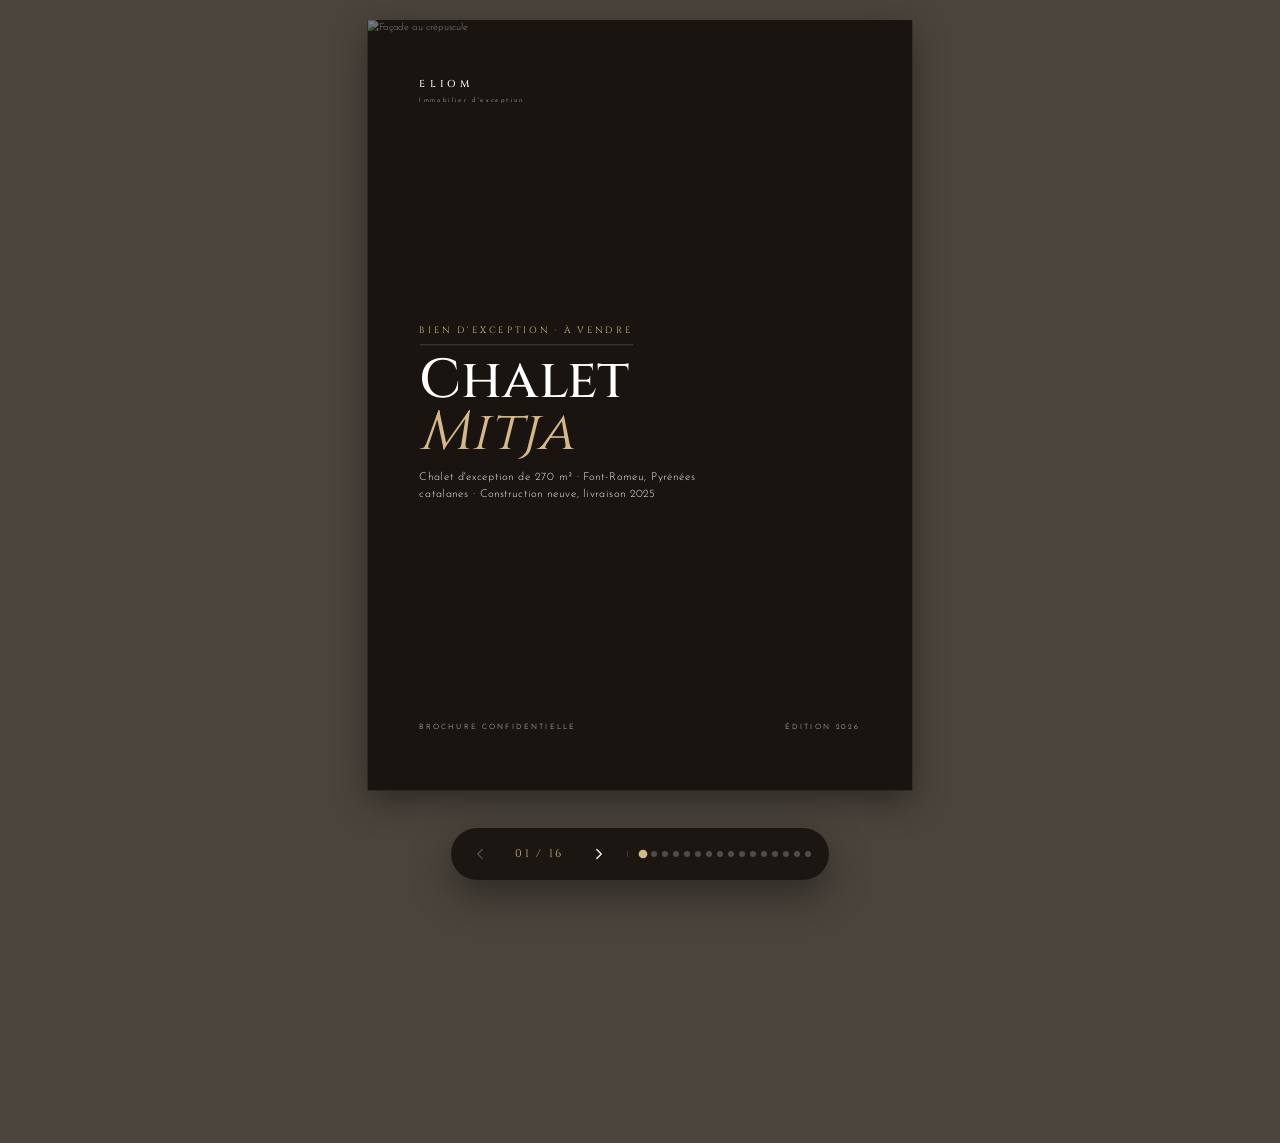
==== commit c691aa59: "Brochure: remove broken PDF button + add photo strip on page 2 PDF download (html2pdf.js) produced a" ====
--- a/brochure/index.html
+++ b/brochure/index.html
@@ -97,99 +97,145 @@
   color: var(--muted);
 }
 
-/* CTA WhatsApp discret, centré en bas de chaque page intérieure */
+/* CTA WhatsApp en bas de chaque page intérieure — pilule verte WhatsApp */
 .page-wa {
   position: absolute;
-  bottom: 12mm;
+  bottom: 10mm;
   left: 50%;
   transform: translateX(-50%);
   display: inline-flex;
   align-items: center;
-  gap: 0.55rem;
-  font-size: 7.5pt;
-  letter-spacing: 0.18em;
+  gap: 0.5rem;
+  padding: 0.55rem 1rem;
+  background: #25D366;
+  color: #fff;
+  font-size: 8pt;
+  letter-spacing: 0.14em;
   text-transform: uppercase;
-  color: var(--muted);
+  font-weight: 500;
   text-decoration: none;
-  transition: color 200ms;
+  border-radius: 100px;
   white-space: nowrap;
-}
-.page-wa:hover { color: var(--accent); }
-.page-wa svg { width: 12px; height: 12px; fill: var(--accent); flex-shrink: 0; }
+  box-shadow: 0 4px 12px rgba(37, 211, 102, 0.35);
+  transition: background 200ms, transform 200ms, box-shadow 200ms;
+}
+.page-wa:hover {
+  background: #128C7E;
+  transform: translateX(-50%) translateY(-2px);
+  box-shadow: 0 6px 16px rgba(37, 211, 102, 0.5);
+}
+.page-wa svg {
+  width: 13px; height: 13px;
+  fill: #fff;
+  flex-shrink: 0;
+}
 .page-wa__arrow {
-  width: 10px; height: 10px;
+  width: 11px; height: 11px;
   stroke: currentColor;
   fill: none;
-  stroke-width: 1.8;
+  stroke-width: 2;
   transition: transform 200ms;
 }
 .page-wa:hover .page-wa__arrow { transform: translateX(3px); }
 
-/* Encart TVA récupérable (page 5) */
+/* Bloc Prix + TVA — paire 2 colonnes en bas de page 5 */
+.price-tva {
+  display: grid;
+  grid-template-columns: 0.9fr 1.1fr;
+  gap: 5mm;
+  margin-top: 1rem;
+  align-items: stretch;
+}
+.price-box {
+  padding: 1.25rem 1.5rem;
+  background: var(--bg-dark);
+  color: var(--bg);
+  display: flex;
+  flex-direction: column;
+  justify-content: center;
+  position: relative;
+  border-radius: 2px;
+  overflow: hidden;
+}
+.price-box::after {
+  content: "";
+  position: absolute;
+  right: -30px; top: -30px;
+  width: 90px; height: 90px;
+  border: 1px solid var(--accent);
+  border-radius: 50%;
+  opacity: 0.35;
+}
+.price-box__label {
+  font-size: 7.5pt;
+  letter-spacing: 0.28em;
+  text-transform: uppercase;
+  color: var(--accent-soft);
+  margin-bottom: 0.5rem;
+  font-weight: 500;
+}
+.price-box__amount {
+  font-family: var(--serif);
+  font-size: 26pt;
+  line-height: 1.05;
+  color: var(--accent-soft);
+  font-weight: 500;
+  margin-bottom: 0.45rem;
+  letter-spacing: 0.01em;
+}
+.price-box__amount small {
+  font-size: 0.36em;
+  margin-left: 0.45rem;
+  letter-spacing: 0.2em;
+  color: rgba(245,241,234, 0.6);
+  font-weight: 400;
+  text-transform: uppercase;
+  vertical-align: middle;
+}
+.price-box__note {
+  font-size: 8pt;
+  color: rgba(245,241,234, 0.7);
+  letter-spacing: 0.04em;
+  line-height: 1.55;
+}
+.price-tva .tva-note { margin-top: 0; }
+
+/* Encart TVA récupérable (page 5) — accent terracotta chaleureux */
 .tva-note {
-  margin-top: 0.85rem;
-  padding: 0.85rem 1rem;
-  border: 1px solid var(--accent);
-  background: rgba(176, 141, 87, 0.07);
+  margin-top: 1rem;
+  padding: 1rem 1.1rem 1rem 3.5rem;
+  border: 1.5px solid #B0463A;
+  background: rgba(196, 69, 54, 0.06);
   font-size: 9pt;
-  line-height: 1.5;
+  line-height: 1.55;
   color: var(--muted);
-}
-.tva-note strong { color: var(--fg); font-weight: 500; }
+  position: relative;
+  border-radius: 2px;
+}
+.tva-note::before {
+  content: "";
+  position: absolute;
+  left: 1rem;
+  top: 1.1rem;
+  width: 22px;
+  height: 22px;
+  background: #B0463A;
+  border-radius: 50%;
+  background-image: url("data:image/svg+xml;utf8,<svg xmlns='http://www.w3.org/2000/svg' viewBox='0 0 24 24' fill='none' stroke='%23fff' stroke-width='2.2' stroke-linecap='round' stroke-linejoin='round'><path d='M12 8v4M12 16h.01M9 22h6M11 2h2l1 6h-4l1-6z'/></svg>");
+  background-size: 14px 14px;
+  background-position: center;
+  background-repeat: no-repeat;
+}
+.tva-note strong { color: #8B3A30; font-weight: 600; }
 .tva-note .tva-figure {
   font-family: var(--serif);
-  color: var(--accent);
+  color: #B0463A;
   font-size: 11pt;
   letter-spacing: 0.03em;
-  font-weight: 500;
-}
-
-/* Bouton flottant — téléchargement PDF (vrai download, pas le print dialog) */
-.pdf-btn {
-  position: fixed;
-  bottom: 1.25rem;
-  right: 1.25rem;
-  display: inline-flex;
-  align-items: center;
-  gap: 0.65rem;
-  background: var(--accent);
-  color: #F5F1EA;
-  padding: 0.95rem 1.6rem;
-  font-family: var(--sans);
-  font-size: 9pt;
-  letter-spacing: 0.22em;
-  text-transform: uppercase;
-  font-weight: 500;
-  border: none;
-  cursor: pointer;
-  border-radius: 100px;
-  z-index: 999;
-  box-shadow: 0 14px 36px rgba(176, 141, 87, 0.4);
-  transition: transform 200ms, box-shadow 200ms, background 200ms;
-}
-.pdf-btn:hover:not(:disabled) {
-  background: var(--accent-dark);
-  transform: translateY(-2px);
-  box-shadow: 0 18px 44px rgba(176, 141, 87, 0.5);
-}
-.pdf-btn:disabled { opacity: 0.65; cursor: wait; }
-.pdf-btn svg {
-  width: 16px; height: 16px;
-  stroke: currentColor;
-  fill: none;
-  stroke-width: 1.8;
-}
-.pdf-btn .spinner {
-  width: 14px; height: 14px;
-  border: 2px solid rgba(245,241,234,0.3);
-  border-top-color: #F5F1EA;
-  border-radius: 50%;
-  animation: spin 800ms linear infinite;
-  display: none;
-}
-.pdf-btn.is-loading .spinner { display: inline-block; }
-.pdf-btn.is-loading .pdf-icon { display: none; }
-@keyframes spin { to { transform: rotate(360deg); } }
+  font-weight: 600;
+  white-space: nowrap;
+}
+
 .page-num::before {
   content: '';
   display: inline-block;
@@ -334,11 +380,34 @@
 }
 
 /* ===== MANIFESTO (2) ===== */
+.manifest-photos {
+  display: grid;
+  grid-template-columns: 1.2fr 1fr 1.2fr;
+  gap: 3mm;
+  margin: 0.5rem 0 1rem;
+}
+.manifest-photos figure { margin: 0; position: relative; }
+.manifest-photos img {
+  width: 100%;
+  height: 65mm;
+  object-fit: cover;
+  display: block;
+}
+.manifest-photos figcaption {
+  position: absolute;
+  bottom: 0; left: 0; right: 0;
+  padding: 0.4rem 0.6rem;
+  background: linear-gradient(transparent, rgba(0,0,0,0.65));
+  color: #fff;
+  font-size: 7pt;
+  letter-spacing: 0.15em;
+  text-transform: uppercase;
+}
+
 .manifest {
   display: grid;
-  grid-template-columns: 1.4fr 1fr;
-  gap: 14mm;
-  height: calc(297mm - 60mm);
+  grid-template-columns: 1.5fr 1fr;
+  gap: 12mm;
   margin-top: 0.5rem;
 }
 .manifest__body p { font-size: 11.5pt; line-height: 1.7; margin-bottom: 1rem; }
@@ -453,8 +522,9 @@
   display: grid;
   grid-template-columns: 1.1fr 1fr;
   gap: 12mm;
-  height: calc(297mm - 60mm);
-}
+  align-items: stretch;
+}
+.specs-row { padding: 0.5rem 0 !important; }
 .specs-list dl { margin: 0; }
 .specs-row {
   display: grid;
@@ -621,10 +691,25 @@
   margin-top: 1rem;
 }
 .season {
-  padding: 0.95rem 1rem;
+  padding: 0.95rem 1rem 0.95rem 1.3rem;
   border: 1px solid var(--border);
   background: rgba(176, 141, 87, 0.03);
-}
+  position: relative;
+}
+.season::before {
+  content: '';
+  position: absolute;
+  left: 0; top: 0; bottom: 0;
+  width: 4px;
+}
+.season--winter::before { background: linear-gradient(180deg, #8FB1D9, #4A6FA0); }
+.season--spring::before { background: linear-gradient(180deg, #A8C99A, #7BA876); }
+.season--summer::before { background: linear-gradient(180deg, #E4B871, #C8964F); }
+.season--autumn::before { background: linear-gradient(180deg, #D67659, #B0463A); }
+.season--winter .season__name { color: #4A6FA0; }
+.season--spring .season__name { color: #5A8456; }
+.season--summer .season__name { color: var(--accent); }
+.season--autumn .season__name { color: #B0463A; }
 .season__name {
   font-family: var(--serif);
   font-size: 14pt;
@@ -933,7 +1018,7 @@
   @page { size: A4; margin: 0; }
   html, body { background: #fff !important; }
   body { padding: 0; }
-  .nav-bar, .pdf-btn, .page-wa { display: none !important; }
+  .nav-bar, .page-wa { display: none !important; }
   .brochure { max-width: none; }
   .page {
     margin: 0 !important;
@@ -945,16 +1030,6 @@
   }
   .page:last-child { page-break-after: auto; }
 }
-
-/* ===== MODE EXPORT PDF (toutes pages visibles, temporaire) ===== */
-.brochure.is-exporting .page {
-  display: block !important;
-  margin: 0 !important;
-  box-shadow: none;
-  transform: none !important;
-  animation: none;
-}
-.brochure.is-exporting { background: var(--bg); }
 
 /* Responsive : on adapte pour les écrans < A4 */
 @media (max-width: 240mm) {
@@ -974,19 +1049,11 @@
     justify-content: center;
     display: flex;
   }
-  .pdf-btn {
-    left: 50%;
-    right: auto;
-    transform: translateX(-50%);
-    bottom: 5.5rem;
-    padding: 0.85rem 1.4rem;
-    font-size: 8.5pt;
-  }
   .cover { padding: 0; min-height: 95vh; }
   .cover__content { padding: 12mm 8mm; }
   .cover__title { font-size: 42pt; }
   .h2 { font-size: 22pt; }
-  .manifest, .specs-grid, .split, .perf-grid, .confid {
+  .manifest, .manifest-photos, .specs-grid, .split, .perf-grid, .confid, .price-tva {
     grid-template-columns: 1fr;
     height: auto;
     gap: 1.5rem;
@@ -1040,6 +1107,21 @@
   <h2 class="h2">Un sanctuaire<br />taillé pour la <span class="italic">lumière</span>.</h2>
   <div class="rule"></div>
 
+  <div class="manifest-photos">
+    <figure>
+      <img src="https://lecambredaze.vercel.app/assets/images/exterior-dusk.jpg" alt="Façade du chalet au crépuscule, sous la neige" />
+      <figcaption>Façade nord · à la tombée du jour</figcaption>
+    </figure>
+    <figure>
+      <img src="https://lecambredaze.vercel.app/assets/images/living-room.jpg" alt="Salon contemporain avec poutres apparentes" />
+      <figcaption>Pièce de vie · lumière naturelle</figcaption>
+    </figure>
+    <figure>
+      <img src="https://lecambredaze.vercel.app/assets/images/drone-roofs.jpg" alt="Toits enneigés et panorama des Pyrénées catalanes" />
+      <figcaption>Vue drone · Pyrénées catalanes</figcaption>
+    </figure>
+  </div>
+
   <div class="manifest">
     <div class="manifest__body">
       <p>
@@ -1050,21 +1132,12 @@
       </p>
       <p>
         Bois patinés des anciennes granges, pierre sèche locale, poêle
-        suspendu à foyer panoramique. Un dialogue entre tradition
-        catalane et architecture contemporaine, où le silence devient
-        une matière première.
+        suspendu à foyer panoramique. Un dialogue entre tradition catalane
+        et architecture contemporaine, où le silence devient une matière première.
       </p>
-      <p>
-        À 1 650 mètres d'altitude, au-dessus des nuages, on retrouve
-        ce que la montagne offre de plus rare : le temps. Celui des
-        grandes tablées, des feux qui durent, des aurores partagées.
-      </p>
     </div>
 
     <aside class="manifest__aside">
-      <img src="https://lecambredaze.vercel.app/assets/images/golden-hour-dining.jpg"
-           alt="Lumière dorée du soir dans la salle à manger"
-           style="width:100%; height:85mm; object-fit:cover; margin-bottom:1rem;" />
       <div class="manifest__aside-title">Pour qui ?</div>
       <ul>
         <li>Familles cherchant un chalet haut de gamme</li>
@@ -1206,31 +1279,35 @@
       <dl>
         <div class="specs-row"><dt>Surface</dt><dd>270 m² total · 250 m² habitables · 3 niveaux</dd></div>
         <div class="specs-row"><dt>Distribution</dt><dd>6 chambres dont 1 suite parentale · 16 couchages</dd></div>
-        <div class="specs-row"><dt>Salles d'eau</dt><dd>5 salles de bains (WC privatifs) + 1 WC indépendant</dd></div>
-        <div class="specs-row"><dt>Bien-être</dt><dd>Spa · Sauna infrarouge · Jacuzzi extérieur couvert · Salle de sport</dd></div>
-        <div class="specs-row"><dt>Extérieurs</dt><dd>Terrasse panoramique plein sud · Jardin privatif · Garage</dd></div>
+        <div class="specs-row"><dt>Salles d'eau</dt><dd>5 salles de bains + 1 WC indépendant</dd></div>
+        <div class="specs-row"><dt>Bien-être</dt><dd>Spa · Sauna infrarouge · Jacuzzi extérieur · Salle de sport</dd></div>
+        <div class="specs-row"><dt>Extérieurs</dt><dd>Terrasse panoramique plein sud · Jardin · Garage</dd></div>
         <div class="specs-row"><dt>Vue</dt><dd>180° sur les Pyrénées catalanes</dd></div>
-        <div class="specs-row"><dt>Altitude</dt><dd>1 650 m — Plus haute commune habitée à l'année en France</dd></div>
-        <div class="specs-row"><dt>Chauffage</dt><dd>Pompe à chaleur dernière génération · Poêle à bois suspendu</dd></div>
-        <div class="specs-row"><dt>Matériaux</dt><dd>Vieux bois · Pierre sèche locale · Granit · Finitions sur mesure</dd></div>
-        <div class="specs-row"><dt>Performance</dt><dd>Norme RT 2020 · Isolation haute densité</dd></div>
-        <div class="specs-row"><dt>Garanties</dt><dd>Décennales · Construction neuve, jamais habitée</dd></div>
-        <div class="specs-row"><dt>Livraison</dt><dd>2025</dd></div>
-        <div class="specs-row specs-row--accent"><dt>Prix affiché</dt><dd>1 600 000 € TTC</dd></div>
-        <div class="specs-row specs-row--accent"><dt>Prix net après récupération de la TVA</dt><dd>1 350 000 €</dd></div>
+        <div class="specs-row"><dt>Altitude</dt><dd>1 650 m</dd></div>
+        <div class="specs-row"><dt>Chauffage</dt><dd>Pompe à chaleur · Poêle à bois suspendu</dd></div>
+        <div class="specs-row"><dt>Matériaux</dt><dd>Vieux bois · Pierre sèche · Granit</dd></div>
+        <div class="specs-row"><dt>Performance</dt><dd>RT 2020 · DPE A · GES A</dd></div>
+        <div class="specs-row"><dt>Livraison</dt><dd>2025 — Construction neuve</dd></div>
       </dl>
-      <div class="tva-note">
-        <strong>TVA récupérable.</strong> Dans le cadre d'une exploitation
-        en résidence de tourisme classée ou en location meublée avec
-        services para-hôteliers, l'acquéreur peut récupérer la TVA
-        incluse dans le prix d'achat. L'investissement effectif passe
-        ainsi de <span class="tva-figure">1 600 000 €</span> à
-        <span class="tva-figure">1 350 000 € net</span> —
-        environ <strong>250 000 € de TVA récupérables</strong>.
-        Conditions précises sur demande.
-      </div>
     </div>
     <img class="side-img" src="https://lecambredaze.vercel.app/assets/images/bedroom-suite.jpg" alt="Suite parentale" />
+  </div>
+
+  <div class="price-tva">
+    <div class="price-box">
+      <div class="price-box__label">Prix de vente</div>
+      <div class="price-box__amount">1 600 000<span>&nbsp;€</span><small>TTC</small></div>
+      <div class="price-box__note">Construction neuve · Livraison 2025 · Diffusion confidentielle</div>
+    </div>
+
+    <div class="tva-note">
+      <strong>TVA récupérable.</strong> En exploitation résidence de tourisme
+      classée ou location meublée avec services para-hôteliers, l'acquéreur
+      récupère la TVA incluse dans le prix d'achat. L'investissement effectif
+      passe à <span class="tva-figure">1 350 000 € net</span> —
+      environ <strong>250 000 € de TVA récupérables</strong>.
+      Conditions précises sur demande.
+    </div>
   </div>
 
   <a class="page-wa" href="https://wa.me/message/SJWYIU76NKGZM1" target="_blank" rel="noopener noreferrer">
@@ -1512,7 +1589,7 @@
        style="width:100%; height:55mm; object-fit:cover; margin: 1rem 0 0.5rem;" />
 
   <div class="seasons">
-    <div class="season">
+    <div class="season season--winter">
       <div class="season__name"><small>Décembre · Mars</small>Hiver</div>
       <ul>
         <li>Ski alpin · 43 km de pistes</li>
@@ -1522,7 +1599,7 @@
         <li>Cuisine de montagne, vins du Roussillon</li>
       </ul>
     </div>
-    <div class="season">
+    <div class="season season--spring">
       <div class="season__name"><small>Avril · Juin</small>Printemps</div>
       <ul>
         <li>Randonnée glaciaire au Carlit</li>
@@ -1532,7 +1609,7 @@
         <li>Festival Pablo Casals à Prades</li>
       </ul>
     </div>
-    <div class="season">
+    <div class="season season--summer">
       <div class="season__name"><small>Juillet · Septembre</small>Été</div>
       <ul>
         <li>Trail d'altitude au-dessus des nuages</li>
@@ -1542,7 +1619,7 @@
         <li>Festivals catalans, marchés artisanaux</li>
       </ul>
     </div>
-    <div class="season">
+    <div class="season season--autumn">
       <div class="season__name"><small>Octobre · Novembre</small>Automne</div>
       <ul>
         <li>Cueillette de champignons</li>
@@ -1850,18 +1927,6 @@
   <div class="nav-dots" id="navDots"></div>
 </nav>
 
-<!-- Bouton flottant de téléchargement PDF (rendu via html2pdf.js, photos incluses) -->
-<button class="pdf-btn" id="pdfBtn" type="button" aria-label="Télécharger au format PDF">
-  <svg class="pdf-icon" viewBox="0 0 24 24" aria-hidden="true">
-    <path d="M21 15v4a2 2 0 0 1-2 2H5a2 2 0 0 1-2-2v-4M7 10l5 5 5-5M12 15V3" stroke-linecap="round" stroke-linejoin="round"/>
-  </svg>
-  <span class="spinner" aria-hidden="true"></span>
-  <span class="pdf-label">Télécharger au format PDF</span>
-</button>
-
-<!-- html2pdf.js : rendu canvas-vers-PDF avec photos incluses, déclenche un download direct -->
-<script src="https://cdnjs.cloudflare.com/ajax/libs/html2pdf.js/0.10.1/html2pdf.bundle.min.js"></script>
-
 <script>
 (() => {
   const pages = document.querySelectorAll('.page');
@@ -1870,8 +1935,6 @@
   const nextBtn = document.getElementById('nextBtn');
   const counter = document.getElementById('navCounter');
   const dotsEl = document.getElementById('navDots');
-  const pdfBtn = document.getElementById('pdfBtn');
-  const brochureEl = document.querySelector('.brochure');
   let current = 1;
 
   // Build dots
@@ -1930,59 +1993,6 @@
   }
   window.addEventListener('resize', updateScale);
   updateScale();
-
-  // ============== Export PDF (html2pdf.js) ==============
-  // Affiche temporairement toutes les pages, capture en PDF (photos incluses),
-  // déclenche le téléchargement direct, puis restaure l'affichage page par page.
-  pdfBtn.addEventListener('click', async () => {
-    if (typeof html2pdf === 'undefined') {
-      alert('La librairie de génération PDF n’est pas chargée. Vérifiez votre connexion internet et rechargez la page.');
-      return;
-    }
-    pdfBtn.disabled = true;
-    pdfBtn.classList.add('is-loading');
-    const labelEl = pdfBtn.querySelector('.pdf-label');
-    const originalLabel = labelEl.textContent;
-    labelEl.textContent = 'Génération en cours…';
-
-    // Active le mode "toutes pages visibles" (cf. .brochure.is-exporting)
-    brochureEl.classList.add('is-exporting');
-    // Réinitialise le scale pour rendre les pages à leur vraie taille pendant la capture
-    const savedScale = document.documentElement.style.getPropertyValue('--scale');
-    document.documentElement.style.setProperty('--scale', 1);
-
-    // Petit délai pour laisser le navigateur appliquer les nouveaux styles
-    await new Promise(r => setTimeout(r, 250));
-
-    const opt = {
-      margin:       0,
-      filename:     'Chalet-Mitja-Brochure.pdf',
-      image:        { type: 'jpeg', quality: 0.94 },
-      html2canvas:  {
-        scale: 2,
-        useCORS: true,
-        allowTaint: false,
-        logging: false,
-        backgroundColor: '#F5F1EA'
-      },
-      jsPDF:        { unit: 'mm', format: 'a4', orientation: 'portrait', compress: true },
-      pagebreak:    { mode: ['css', 'legacy'], before: '.page' }
-    };
-
-    try {
-      await html2pdf().set(opt).from(brochureEl).save();
-    } catch (err) {
-      console.error('PDF export failed:', err);
-      alert('Le téléchargement a échoué. Réessayez ou contactez-nous.');
-    } finally {
-      brochureEl.classList.remove('is-exporting');
-      document.documentElement.style.setProperty('--scale', savedScale || 1);
-      updateScale();
-      pdfBtn.disabled = false;
-      pdfBtn.classList.remove('is-loading');
-      labelEl.textContent = originalLabel;
-    }
-  });
 })();
 </script>
 
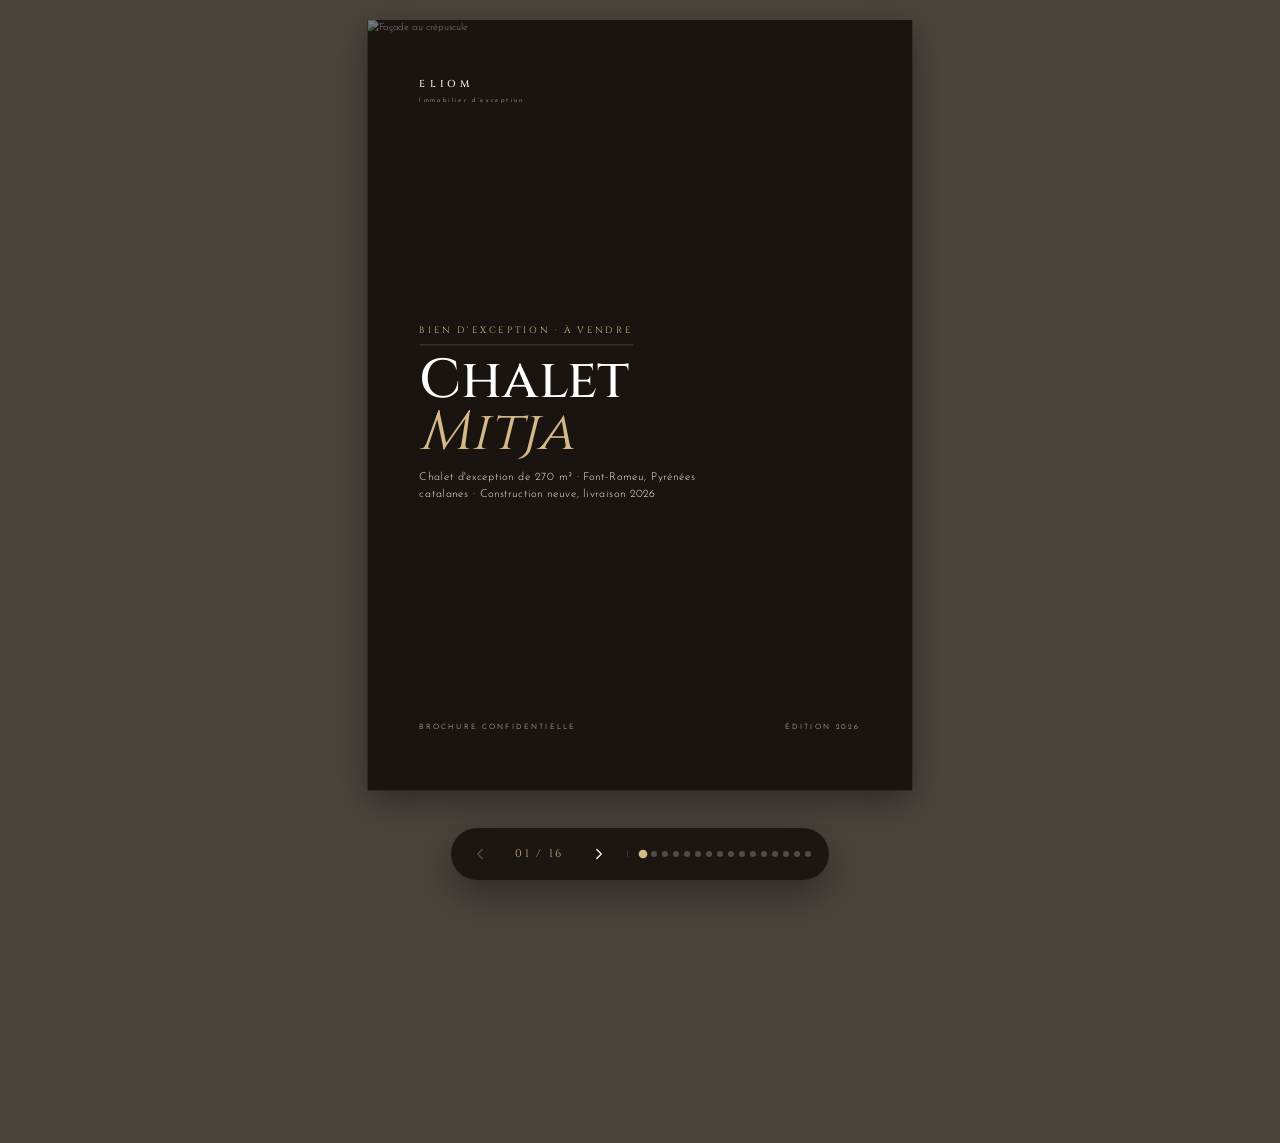
==== commit d504e5fc: "Align property data across landing + brochure (FR & ES) Owner corrections applied everywhere for con" ====
--- a/brochure/index.html
+++ b/brochure/index.html
@@ -3,9 +3,12 @@
 <head>
 <meta charset="UTF-8" />
 <meta name="viewport" content="width=device-width, initial-scale=1.0" />
-<meta name="description" content="Brochure confidentielle — Chalet Mitja, chalet d'exception à vendre à Font-Romeu. Construction neuve 2025, 270 m², 6 chambres, spa, vue panoramique." />
+<meta name="description" content="Brochure confidentielle — Chalet Mitja, chalet d'exception à vendre à Font-Romeu. Construction neuve, livraison 2026, 270 m², 6 chambres, spa, vue panoramique." />
 <meta name="robots" content="noindex, nofollow" />
 <title>Chalet Mitja — Brochure confidentielle</title>
+<link rel="alternate" hreflang="fr" href="/brochure/" />
+<link rel="alternate" hreflang="es" href="/es/brochure/" />
+<link rel="alternate" hreflang="x-default" href="/brochure/" />
 <link rel="preconnect" href="https://fonts.googleapis.com" />
 <link rel="preconnect" href="https://fonts.gstatic.com" crossorigin />
 <link href="https://fonts.googleapis.com/css2?family=Cinzel:wght@400;500;600&family=Josefin+Sans:wght@300;400;500;600&display=swap" rel="stylesheet" />
@@ -557,6 +560,30 @@
   margin-top: 1rem;
 }
 .split__media { width: 100%; height: 100%; object-fit: cover; }
+/* Variante 2 photos empilées (page 7) */
+.split__photos {
+  display: grid;
+  grid-template-rows: 1fr 1fr;
+  gap: 4mm;
+  height: 100%;
+}
+.split__photos figure { margin: 0; position: relative; overflow: hidden; }
+.split__photos img {
+  width: 100%;
+  height: 100%;
+  object-fit: cover;
+  display: block;
+}
+.split__photos figcaption {
+  position: absolute;
+  bottom: 0; left: 0; right: 0;
+  padding: 0.4rem 0.6rem;
+  background: linear-gradient(transparent, rgba(0,0,0,0.65));
+  color: #fff;
+  font-size: 7pt;
+  letter-spacing: 0.15em;
+  text-transform: uppercase;
+}
 .split__text p { font-size: 11pt; margin-bottom: 0.85rem; }
 .split__list {
   list-style: none;
@@ -683,6 +710,51 @@
   color: var(--muted);
 }
 
+/* Cartes villes (page 10) */
+.cities {
+  display: grid;
+  grid-template-columns: repeat(3, 1fr);
+  gap: 4mm;
+  margin-top: 1rem;
+}
+.city {
+  border: 1px solid var(--border);
+  padding: 1rem 0.8rem 1.1rem;
+  text-align: center;
+  background: rgba(176, 141, 87, 0.04);
+  position: relative;
+}
+.city__icon {
+  width: 75px;
+  height: 45px;
+  margin: 0.25rem auto 0.75rem;
+  color: var(--accent);
+  display: block;
+}
+.city__name {
+  font-family: var(--serif);
+  font-size: 13pt;
+  font-weight: 500;
+  margin-bottom: 0.4rem;
+  letter-spacing: 0.02em;
+}
+.city__duration {
+  font-size: 8pt;
+  color: var(--muted);
+  letter-spacing: 0.12em;
+  text-transform: uppercase;
+}
+.city__duration strong {
+  display: block;
+  color: var(--accent);
+  font-family: var(--serif);
+  font-size: 16pt;
+  font-weight: 500;
+  letter-spacing: 0.03em;
+  margin-bottom: 0.2rem;
+  text-transform: none;
+}
+
 /* ===== SEASONS (11) ===== */
 .seasons {
   display: grid;
@@ -691,11 +763,12 @@
   margin-top: 1rem;
 }
 .season {
-  padding: 0.95rem 1rem 0.95rem 1.3rem;
+  padding: 0.7rem 0.9rem 0.7rem 1.2rem;
   border: 1px solid var(--border);
   background: rgba(176, 141, 87, 0.03);
   position: relative;
 }
+.season li { font-size: 8.5pt; padding: 0.28rem 0; }
 .season::before {
   content: '';
   position: absolute;
@@ -794,28 +867,106 @@
   background: var(--accent);
 }
 
+/* Encart économie estimée (page 12) */
+.savings {
+  margin-top: 1rem;
+  padding: 0.85rem 1rem 1rem;
+  border: 1.5px solid #2a9d3f;
+  background: rgba(42, 157, 63, 0.06);
+  border-radius: 2px;
+}
+.savings__head {
+  font-size: 7.5pt;
+  letter-spacing: 0.25em;
+  text-transform: uppercase;
+  color: #1f7a30;
+  font-weight: 600;
+  margin-bottom: 0.6rem;
+}
+.savings__bars {
+  display: flex;
+  flex-direction: column;
+  gap: 0.4rem;
+}
+.savings__row {
+  display: grid;
+  grid-template-columns: 38% 1fr;
+  gap: 0.7rem;
+  align-items: center;
+  font-size: 8.5pt;
+}
+.savings__label {
+  letter-spacing: 0.05em;
+  color: var(--muted);
+}
+.savings__bar {
+  height: 20px;
+  background: rgba(26,20,16, 0.06);
+  position: relative;
+  border-radius: 2px;
+}
+.savings__bar span {
+  display: flex;
+  align-items: center;
+  height: 100%;
+  padding: 0 0.6rem;
+  font-family: var(--serif);
+  font-size: 10pt;
+  color: #fff;
+  letter-spacing: 0.02em;
+  white-space: nowrap;
+}
+.savings__bar--old span { background: linear-gradient(90deg, #B0463A, #c95b4d); }
+.savings__bar--new span { background: linear-gradient(90deg, #2a9d3f, #56b863); }
+.savings__total {
+  margin-top: 0.7rem;
+  padding-top: 0.65rem;
+  border-top: 1px dashed rgba(42, 157, 63, 0.35);
+  font-size: 9pt;
+  text-align: center;
+  color: var(--muted);
+}
+.savings__total strong {
+  color: #1f7a30;
+  font-family: var(--serif);
+  font-size: 12pt;
+  font-weight: 600;
+  letter-spacing: 0.02em;
+}
+
 /* ===== COMPARE (13) ===== */
 .compare {
   display: grid;
-  grid-template-columns: 1fr 1.1fr 1.1fr;
+  grid-template-columns: 0.85fr 1.1fr 1.1fr;
   gap: 0;
-  margin-top: 1.25rem;
+  margin-top: 0.5rem;
 }
 .compare > div {
-  padding: 0.85rem 0.95rem;
+  padding: 0.6rem 0.8rem;
   border-bottom: 1px solid var(--border);
   font-size: 9pt;
-  line-height: 1.5;
+  line-height: 1.45;
+  display: flex;
+  align-items: center;
 }
 .compare__head {
-  background: var(--fg);
-  color: var(--bg);
   font-family: var(--serif);
   font-size: 10pt;
   letter-spacing: 0.04em;
   font-weight: 500;
   text-align: center;
-  padding: 0.85rem !important;
+  padding: 0.7rem !important;
+  justify-content: center;
+}
+.compare__head--old {
+  background: rgba(176, 70, 58, 0.10);
+  color: #8B3A30;
+  border-top: 2px solid #B0463A;
+}
+.compare__head--new {
+  background: rgba(42, 157, 63, 0.10);
+  color: #1f7a30;
+  border-top: 2px solid #2a9d3f;
 }
 .compare__head-blank {
   background: transparent !important;
@@ -824,13 +975,41 @@
 }
 .compare__cat {
   font-size: 7.5pt;
-  letter-spacing: 0.2em;
+  letter-spacing: 0.18em;
   text-transform: uppercase;
-  color: var(--muted);
+  color: var(--accent);
+  font-weight: 600;
+  gap: 0.45rem;
+}
+.compare__cat svg {
+  width: 18px;
+  height: 18px;
+  color: var(--accent);
+  flex-shrink: 0;
+}
+.compare__old {
+  color: rgba(26,20,16,0.55);
+  background: rgba(176, 70, 58, 0.04);
+}
+.compare__new {
+  color: #1f7a30;
   font-weight: 500;
-}
-.compare__old { color: rgba(26,20,16,0.6); font-style: italic; }
-.compare__new { color: var(--accent); font-weight: 500; }
+  background: rgba(42, 157, 63, 0.05);
+}
+.compare__cross {
+  color: #B0463A;
+  font-weight: 700;
+  margin-right: 0.5rem;
+  font-size: 11pt;
+  flex-shrink: 0;
+}
+.compare__check {
+  color: #2a9d3f;
+  font-weight: 700;
+  margin-right: 0.5rem;
+  font-size: 11pt;
+  flex-shrink: 0;
+}
 
 /* ===== TIMELINE (14) ===== */
 .timeline {
@@ -840,32 +1019,55 @@
 .timeline::before {
   content: '';
   position: absolute;
-  left: 25px; top: 30px; bottom: 30px;
-  width: 1px;
-  background: var(--accent);
-  opacity: 0.4;
+  left: 27px; top: 30px; bottom: 30px;
+  width: 2px;
+  background: linear-gradient(180deg, var(--accent-soft), var(--accent), var(--accent-soft));
+  opacity: 0.45;
+  border-radius: 2px;
 }
 .timeline__step {
   display: grid;
-  grid-template-columns: 50px 1fr;
-  gap: 1.75rem;
-  padding: 1.1rem 0;
+  grid-template-columns: 56px 1fr;
+  gap: 1.5rem;
+  padding: 0.7rem 0;
   align-items: start;
 }
 .timeline__num {
   position: relative;
   z-index: 1;
-  width: 50px; height: 50px;
+  width: 56px; height: 56px;
   background: var(--bg);
-  border: 1px solid var(--accent);
+  border: 1.5px solid var(--accent);
   border-radius: 50%;
   display: flex;
   align-items: center;
   justify-content: center;
-  font-family: var(--serif);
-  font-size: 13pt;
   color: var(--accent);
+  box-shadow: 0 4px 12px rgba(176, 141, 87, 0.18);
+}
+.timeline__num svg {
+  width: 24px;
+  height: 24px;
+  stroke: currentColor;
+  fill: none;
+}
+.timeline__badge {
+  position: absolute;
+  bottom: -6px;
+  right: -4px;
+  background: var(--bg-dark);
+  color: var(--accent-soft);
+  font-family: var(--serif);
+  font-size: 8pt;
   font-weight: 500;
+  width: 22px;
+  height: 22px;
+  border-radius: 50%;
+  display: flex;
+  align-items: center;
+  justify-content: center;
+  letter-spacing: 0.02em;
+  box-shadow: 0 2px 6px rgba(0,0,0, 0.15);
 }
 .timeline__content h3 {
   font-family: var(--serif);
@@ -1060,7 +1262,7 @@
   }
   .manifest__aside { padding-left: 0; border-left: none; border-top: 1px solid var(--border); padding-top: 1.5rem; }
   .stats, .place-metrics { grid-template-columns: repeat(2, 1fr); }
-  .materials-grid, .wellness-grid, .seasons { grid-template-columns: 1fr; }
+  .materials-grid, .wellness-grid, .seasons, .cities { grid-template-columns: 1fr; }
   .orient-points { grid-template-columns: 1fr; }
   .side-img, .split__media { height: 50mm; }
   .stats-photo, .place-img, .wellness-photo { height: 50mm; }
@@ -1090,7 +1292,7 @@
     <div>
       <div class="cover__kicker">Bien d'exception · À vendre</div>
       <h1 class="cover__title">Chalet<br /><em>Mitja</em></h1>
-      <p class="cover__sub">Chalet d'exception de 270 m² · Font-Romeu, Pyrénées catalanes · Construction neuve, livraison 2025</p>
+      <p class="cover__sub">Chalet d'exception de 270 m² · Font-Romeu, Pyrénées catalanes · Construction neuve, livraison 2026</p>
     </div>
     <div class="cover__footer">
       <span>Brochure confidentielle</span>
@@ -1109,16 +1311,16 @@
 
   <div class="manifest-photos">
     <figure>
-      <img src="https://lecambredaze.vercel.app/assets/images/exterior-dusk.jpg" alt="Façade du chalet au crépuscule, sous la neige" />
-      <figcaption>Façade nord · à la tombée du jour</figcaption>
+      <img src="https://lecambredaze.vercel.app/assets/images/golden-hour-dining.jpg" alt="Soleil rasant sur la table bergère, heure dorée" />
+      <figcaption>Heure dorée · table bergère</figcaption>
     </figure>
     <figure>
-      <img src="https://lecambredaze.vercel.app/assets/images/living-room.jpg" alt="Salon contemporain avec poutres apparentes" />
-      <figcaption>Pièce de vie · lumière naturelle</figcaption>
+      <img src="https://lecambredaze.vercel.app/assets/images/hero-dining-mountain.jpg" alt="Salle à manger ouverte sur les Pyrénées par les baies toute hauteur" />
+      <figcaption>Pièce de vie · baies toute hauteur</figcaption>
     </figure>
     <figure>
-      <img src="https://lecambredaze.vercel.app/assets/images/drone-roofs.jpg" alt="Toits enneigés et panorama des Pyrénées catalanes" />
-      <figcaption>Vue drone · Pyrénées catalanes</figcaption>
+      <img src="https://lecambredaze.vercel.app/assets/images/table-mountain-view.jpg" alt="Lumière du jour sur la table dressée face aux montagnes" />
+      <figcaption>Lumière du jour · face au panorama</figcaption>
     </figure>
   </div>
 
@@ -1131,7 +1333,7 @@
         entre chez vous.
       </p>
       <p>
-        Bois patinés des anciennes granges, pierre sèche locale, poêle
+        Bois patinés des anciennes granges, pierre sèche locale montée sans joint, poêle
         suspendu à foyer panoramique. Un dialogue entre tradition catalane
         et architecture contemporaine, où le silence devient une matière première.
       </p>
@@ -1244,7 +1446,7 @@
     <div class="material">
       <svg class="material__icon" viewBox="0 0 24 24"><path d="M3 12h18M3 18h18M3 6h6M11 6h4M17 6h4M5 12v6M9 12v6M13 12v6M17 12v6"/></svg>
       <h3>Pierre sèche locale</h3>
-      <p>Construction traditionnelle des Pyrénées-Orientales, montée à sec par des artisans de la région. Une enveloppe minérale qui prolonge le paysage.</p>
+      <p>Construction traditionnelle des Pyrénées-Orientales, montée à sec et sans joint ciment par des artisans de la région — un savoir-faire rare. Une enveloppe minérale qui prolonge le paysage.</p>
     </div>
     <div class="material">
       <svg class="material__icon" viewBox="0 0 24 24"><polygon points="12 2 22 8.5 22 15.5 12 22 2 15.5 2 8.5"/><path d="M12 22V12M22 8.5L12 12M2 8.5L12 12"/></svg>
@@ -1278,16 +1480,16 @@
     <div class="specs-list">
       <dl>
         <div class="specs-row"><dt>Surface</dt><dd>270 m² total · 250 m² habitables · 3 niveaux</dd></div>
-        <div class="specs-row"><dt>Distribution</dt><dd>6 chambres dont 1 suite parentale · 16 couchages</dd></div>
+        <div class="specs-row"><dt>Distribution</dt><dd>6 chambres dont 4 suites · 16 couchages</dd></div>
         <div class="specs-row"><dt>Salles d'eau</dt><dd>5 salles de bains + 1 WC indépendant</dd></div>
         <div class="specs-row"><dt>Bien-être</dt><dd>Spa · Sauna infrarouge · Jacuzzi extérieur · Salle de sport</dd></div>
         <div class="specs-row"><dt>Extérieurs</dt><dd>Terrasse panoramique plein sud · Jardin · Garage</dd></div>
         <div class="specs-row"><dt>Vue</dt><dd>180° sur les Pyrénées catalanes</dd></div>
         <div class="specs-row"><dt>Altitude</dt><dd>1 650 m</dd></div>
         <div class="specs-row"><dt>Chauffage</dt><dd>Pompe à chaleur · Poêle à bois suspendu</dd></div>
-        <div class="specs-row"><dt>Matériaux</dt><dd>Vieux bois · Pierre sèche · Granit</dd></div>
+        <div class="specs-row"><dt>Matériaux</dt><dd>Vieux bois · Pierre sèche sans joint · Granit</dd></div>
         <div class="specs-row"><dt>Performance</dt><dd>RT 2020 · DPE A · GES A</dd></div>
-        <div class="specs-row"><dt>Livraison</dt><dd>2025 — Construction neuve</dd></div>
+        <div class="specs-row"><dt>Livraison</dt><dd>2026 — Construction neuve</dd></div>
       </dl>
     </div>
     <img class="side-img" src="https://lecambredaze.vercel.app/assets/images/bedroom-suite.jpg" alt="Suite parentale" />
@@ -1297,7 +1499,7 @@
     <div class="price-box">
       <div class="price-box__label">Prix de vente</div>
       <div class="price-box__amount">1 600 000<span>&nbsp;€</span><small>TTC</small></div>
-      <div class="price-box__note">Construction neuve · Livraison 2025 · Diffusion confidentielle</div>
+      <div class="price-box__note">Construction neuve · Livraison 2026 · Diffusion confidentielle</div>
     </div>
 
     <div class="tva-note">
@@ -1330,9 +1532,10 @@
     <div class="split__text">
       <p>
         Plus de quatre-vingts mètres carrés de pièce de vie ouverte,
-        organisés autour d'une table d'hôte de douze couverts et d'une
-        cheminée centrale. Les baies vitrées toute hauteur effacent la
-        frontière entre l'intérieur et la montagne.
+        organisés autour d'une table bergère sur mesure, dressée par un
+        menuisier pour seize à vingt convives, et d'une cheminée centrale.
+        Les baies vitrées toute hauteur effacent la frontière entre
+        l'intérieur et la montagne.
       </p>
       <p>
         Ici, les grandes tablées retrouvent leur place. La cuisine,
@@ -1342,7 +1545,7 @@
 
       <ul class="split__list">
         <li>Pièce de vie + de 80 m² ouverte</li>
-        <li>Table d'hôte 12 couverts</li>
+        <li>Table bergère sur mesure · 16 à 20 convives</li>
         <li>Cheminée centrale, poêle à bois suspendu</li>
         <li>Baies vitrées toute hauteur, plein sud</li>
         <li>Cuisine ouverte, équipée haut de gamme</li>
@@ -1365,16 +1568,25 @@
 <!-- ===================================================== -->
 <section class="page" data-page="7">
   <div class="eyebrow">Espace nuit</div>
-  <h2 class="h2">Six refuges,<br />une <span class="italic">suite</span>.</h2>
+  <h2 class="h2">Six chambres,<br />quatre <span class="italic">suites</span>.</h2>
   <div class="rule"></div>
 
   <div class="split">
-    <img class="split__media" src="https://lecambredaze.vercel.app/assets/images/bedroom-suite.jpg" alt="Suite parentale avec tête de lit en vieux bois" />
+    <div class="split__photos">
+      <figure>
+        <img src="https://lecambredaze.vercel.app/assets/images/bedroom-suite.jpg" alt="Suite parentale avec tête de lit en vieux bois" />
+        <figcaption>Suite parentale</figcaption>
+      </figure>
+      <figure>
+        <img src="https://lecambredaze.vercel.app/assets/images/bunk-beds.jpg" alt="Chambre dortoir avec lits superposés en vieux bois" />
+        <figcaption>Chambre dortoir · jusqu'à 6 couchages</figcaption>
+      </figure>
+    </div>
     <div class="split__text">
       <p>
-        Six chambres réparties sur trois niveaux, pensées comme autant
-        de refuges privatifs. Une suite parentale premium prend ses
-        aises au calme — dressing intégré et salle de bains attenante.
+        Six chambres réparties sur trois niveaux, dont quatre suites
+        avec salle de bains privative. Un confort pensé pour préserver
+        l'intimité de chacun, du couple aux invités.
       </p>
       <p>
         Au total, seize couchages distribués pour accueillir confortablement
@@ -1384,8 +1596,8 @@
 
       <ul class="split__list">
         <li>6 chambres sur 3 niveaux</li>
-        <li>1 suite parentale premium</li>
-        <li>Dressing intégré · Salle de bains attenante</li>
+        <li>4 suites avec salle de bains privative</li>
+        <li>Dressing · Salles de bains attenantes</li>
         <li>16 couchages au total</li>
         <li>5 salles de bains (WC privatifs)</li>
         <li>Vue montagne dans toutes les chambres</li>
@@ -1434,7 +1646,7 @@
     <div class="wellness-card">
       <svg class="wellness-icon" viewBox="0 0 24 24"><path d="M6 5v14M18 5v14M2 8v8M22 8v8M6 12h12"/></svg>
       <h4>Salle de sport</h4>
-      <p>Équipée complète, baie vitrée sur les pistes du domaine.</p>
+      <p>Entièrement équipée, dans un espace lumineux et chaleureux.</p>
     </div>
   </div>
 
@@ -1538,27 +1750,62 @@
 
   <p style="font-size: 11pt; line-height: 1.65;">
     Plus haute commune de France habitée à l'année, Font-Romeu cumule une
-    altitude de 1 650 mètres, un domaine skiable de 43 km de pistes, et
+    altitude de 1 650 mètres, un domaine skiable de 43 km, et près de
+    <strong style="color:var(--accent);">300 jours de soleil par an</strong> —
     l'ensoleillement le plus généreux des Pyrénées. À deux pas de l'Espagne,
     à mi-chemin entre la Méditerranée et l'Atlantique.
   </p>
 
-  <div class="place-metrics">
-    <div>
-      <div class="place-metrics__value">2h30</div>
-      <div class="place-metrics__label">de Barcelone</div>
-    </div>
-    <div>
-      <div class="place-metrics__value">2h45</div>
-      <div class="place-metrics__label">de Toulouse</div>
-    </div>
-    <div>
-      <div class="place-metrics__value">2h45</div>
-      <div class="place-metrics__label">de Montpellier</div>
-    </div>
-    <div>
-      <div class="place-metrics__value">300j</div>
-      <div class="place-metrics__label">de soleil / an</div>
+  <div class="cities">
+    <div class="city">
+      <svg class="city__icon" viewBox="0 0 100 60" aria-hidden="true">
+        <g fill="none" stroke="currentColor" stroke-width="1.3" stroke-linecap="round">
+          <path d="M20 55 L20 25 L23 18 L26 25 L26 55"/>
+          <path d="M38 55 L38 20 L42 11 L46 20 L46 55"/>
+          <path d="M54 55 L54 20 L58 11 L62 20 L62 55"/>
+          <path d="M74 55 L74 25 L77 18 L80 25 L80 55"/>
+          <line x1="15" y1="55" x2="85" y2="55"/>
+          <path d="M28 46 Q42 39 56 46"/>
+          <path d="M44 38 Q58 31 72 38"/>
+          <circle cx="42" cy="14" r="0.8" fill="currentColor"/>
+          <circle cx="58" cy="14" r="0.8" fill="currentColor"/>
+        </g>
+      </svg>
+      <div class="city__name">Barcelone</div>
+      <div class="city__duration"><strong>2h15</strong> en voiture</div>
+    </div>
+    <div class="city">
+      <svg class="city__icon" viewBox="0 0 100 60" aria-hidden="true">
+        <g fill="none" stroke="currentColor" stroke-width="1.3" stroke-linecap="round">
+          <path d="M10 22 L50 8 L90 22"/>
+          <line x1="15" y1="22" x2="85" y2="22"/>
+          <line x1="15" y1="55" x2="85" y2="55"/>
+          <line x1="22" y1="22" x2="22" y2="55"/>
+          <line x1="32" y1="22" x2="32" y2="55"/>
+          <line x1="42" y1="22" x2="42" y2="55"/>
+          <line x1="58" y1="22" x2="58" y2="55"/>
+          <line x1="68" y1="22" x2="68" y2="55"/>
+          <line x1="78" y1="22" x2="78" y2="55"/>
+          <path d="M46 55 L46 38 Q46 35 50 35 Q54 35 54 38 L54 55"/>
+        </g>
+      </svg>
+      <div class="city__name">Toulouse</div>
+      <div class="city__duration"><strong>2h45</strong> en voiture</div>
+    </div>
+    <div class="city">
+      <svg class="city__icon" viewBox="0 0 100 60" aria-hidden="true">
+        <g fill="none" stroke="currentColor" stroke-width="1.3" stroke-linecap="round">
+          <rect x="35" y="13" width="30" height="6"/>
+          <path d="M20 55 L20 25 Q20 19 26 19 L74 19 Q80 19 80 25 L80 55"/>
+          <line x1="20" y1="55" x2="80" y2="55"/>
+          <path d="M37 55 L37 39 Q37 33 43 33 L57 33 Q63 33 63 39 L63 55"/>
+          <line x1="50" y1="33" x2="50" y2="55" stroke-dasharray="2 2"/>
+          <line x1="28" y1="25" x2="28" y2="55"/>
+          <line x1="72" y1="25" x2="72" y2="55"/>
+        </g>
+      </svg>
+      <div class="city__name">Montpellier</div>
+      <div class="city__duration"><strong>2h45</strong> en voiture</div>
     </div>
   </div>
 
@@ -1586,7 +1833,7 @@
 
   <img src="https://lecambredaze.vercel.app/assets/images/mountain-snow-sun.jpg"
        alt="Montagne enneigée sous le soleil catalan"
-       style="width:100%; height:55mm; object-fit:cover; margin: 1rem 0 0.5rem;" />
+       style="width:100%; height:40mm; object-fit:cover; margin: 0.5rem 0;" />
 
   <div class="seasons">
     <div class="season season--winter">
@@ -1703,11 +1950,28 @@
         <li>Isolation haute densité, ouate de cellulose</li>
         <li>Triple vitrage faible émissivité</li>
         <li>Récupération des eaux pluviales (option)</li>
-        <li>Garantie décennale gros œuvre</li>
-        <li>Garantie biennale équipements</li>
-        <li>Parfait achèvement (1 an)</li>
-        <li>Livraison contractuelle 2025</li>
+        <li>Dommages-ouvrage sur le gros œuvre</li>
+        <li>Décennale sur tous les corps d'état (second œuvre)</li>
+        <li>Livraison contractuelle 2026</li>
       </ul>
+    </div>
+  </div>
+
+  <!-- Encart économie estimée -->
+  <div class="savings">
+    <div class="savings__head">Économie estimée sur la facture énergie</div>
+    <div class="savings__bars">
+      <div class="savings__row">
+        <div class="savings__label">Chalet ancien énergivore</div>
+        <div class="savings__bar savings__bar--old"><span style="width:100%">~ 400 € / mois</span></div>
+      </div>
+      <div class="savings__row">
+        <div class="savings__label">Chalet Mitja · RT 2020</div>
+        <div class="savings__bar savings__bar--new"><span style="width:25%">&lt; 100 € / mois</span></div>
+      </div>
+    </div>
+    <div class="savings__total">
+      Soit <strong>≈ 3 600 € d'économie / an</strong> · <strong>36 000 €</strong> sur 10 ans
     </div>
   </div>
 
@@ -1727,43 +1991,61 @@
   <h2 class="h2">Pourquoi le neuf<br /><span class="italic">change tout</span>.</h2>
   <div class="rule"></div>
 
-  <p style="color: var(--muted); font-size: 11pt; max-width: 145mm;">
-    Le marché de la montagne reste dominé par l'ancien. La différence,
-    sur la durée et sur la sérénité, est massive.
+  <img src="https://lecambredaze.vercel.app/assets/images/exterior-balcony.jpg"
+       alt="Façade du chalet et balcon vieux bois"
+       style="width:100%; height:50mm; object-fit:cover; margin-bottom: 0.85rem;" />
+
+  <p style="color: var(--muted); font-size: 10.5pt; max-width: 145mm;">
+    Le marché de la montagne reste dominé par l'ancien. Sur la durée et sur
+    la sérénité, la différence est massive.
   </p>
 
   <div class="compare">
     <div class="compare__head-blank"></div>
-    <div class="compare__head">Bien ancien typique</div>
-    <div class="compare__head">Chalet Mitja</div>
-
-    <div class="compare__cat">Entretien</div>
-    <div class="compare__old">Lourd et imprévisible</div>
-    <div class="compare__new">Aucun pendant 10 ans</div>
-
-    <div class="compare__cat">Coûts cachés</div>
-    <div class="compare__old">À découvrir après achat</div>
-    <div class="compare__new">Tout est inclus, prix transparent</div>
-
-    <div class="compare__cat">Garanties</div>
-    <div class="compare__old">Limitées au notaire</div>
-    <div class="compare__new">Décennales sur tout le gros œuvre</div>
-
-    <div class="compare__cat">Finitions</div>
-    <div class="compare__old">À reprendre souvent</div>
-    <div class="compare__new">Sur mesure dès la livraison</div>
-
-    <div class="compare__cat">Énergie</div>
-    <div class="compare__old">DPE moyen E ou F</div>
-    <div class="compare__new">RT 2020 — étiquette A</div>
-
-    <div class="compare__cat">Délais</div>
-    <div class="compare__old">Travaux longs et incertains</div>
-    <div class="compare__new">Livraison contractuelle 2025</div>
-
-    <div class="compare__cat">Style</div>
-    <div class="compare__old">Daté à moderniser</div>
-    <div class="compare__new">Architecture contemporaine</div>
+    <div class="compare__head compare__head--old">Bien ancien typique</div>
+    <div class="compare__head compare__head--new">Chalet Mitja</div>
+
+    <div class="compare__cat">
+      <svg viewBox="0 0 24 24" fill="none" stroke="currentColor" stroke-width="1.5"><path d="M14.7 6.3a1 1 0 0 0 0 1.4l1.6 1.6a1 1 0 0 0 1.4 0l3.77-3.77a6 6 0 0 1-7.94 7.94l-6.91 6.91a2.12 2.12 0 0 1-3-3l6.91-6.91a6 6 0 0 1 7.94-7.94l-3.76 3.76z"/></svg>
+      Entretien
+    </div>
+    <div class="compare__old"><span class="compare__cross">✗</span>Lourd et imprévisible</div>
+    <div class="compare__new"><span class="compare__check">✓</span>Aucun pendant 10 ans</div>
+
+    <div class="compare__cat">
+      <svg viewBox="0 0 24 24" fill="none" stroke="currentColor" stroke-width="1.5"><circle cx="12" cy="12" r="10"/><path d="M12 6v6l4 2"/></svg>
+      Délais
+    </div>
+    <div class="compare__old"><span class="compare__cross">✗</span>Travaux longs, incertains</div>
+    <div class="compare__new"><span class="compare__check">✓</span>Livraison contractuelle 2026</div>
+
+    <div class="compare__cat">
+      <svg viewBox="0 0 24 24" fill="none" stroke="currentColor" stroke-width="1.5"><path d="M12 22s8-4 8-10V5l-8-3-8 3v7c0 6 8 10 8 10z"/></svg>
+      Garanties
+    </div>
+    <div class="compare__old"><span class="compare__cross">✗</span>Limitées au notaire</div>
+    <div class="compare__new"><span class="compare__check">✓</span>Dommages-ouvrage + décennale tous corps d'état</div>
+
+    <div class="compare__cat">
+      <svg viewBox="0 0 24 24" fill="none" stroke="currentColor" stroke-width="1.5"><path d="M12 1v22M17 5H9.5a3.5 3.5 0 0 0 0 7h5a3.5 3.5 0 0 1 0 7H6"/></svg>
+      Frais de notaire
+    </div>
+    <div class="compare__old"><span class="compare__cross">✗</span>7 à 8 % du prix</div>
+    <div class="compare__new"><span class="compare__check">✓</span>Réduits : 2 à 3 % (neuf)</div>
+
+    <div class="compare__cat">
+      <svg viewBox="0 0 24 24" fill="none" stroke="currentColor" stroke-width="1.5"><path d="M13 2L3 14h9l-1 8 10-12h-9l1-8z"/></svg>
+      Énergie
+    </div>
+    <div class="compare__old"><span class="compare__cross">✗</span>DPE moyen E ou F</div>
+    <div class="compare__new"><span class="compare__check">✓</span>RT 2020 · DPE A</div>
+
+    <div class="compare__cat">
+      <svg viewBox="0 0 24 24" fill="none" stroke="currentColor" stroke-width="1.5"><path d="M3 9l9-6 9 6v11a1 1 0 0 1-1 1h-5v-7H10v7H5a1 1 0 0 1-1-1V9z"/></svg>
+      Style
+    </div>
+    <div class="compare__old"><span class="compare__cross">✗</span>Daté, à moderniser</div>
+    <div class="compare__new"><span class="compare__check">✓</span>Architecture contemporaine</div>
   </div>
 
   <a class="page-wa" href="https://wa.me/message/SJWYIU76NKGZM1" target="_blank" rel="noopener noreferrer">
@@ -1782,35 +2064,63 @@
   <h2 class="h2">Quatre étapes,<br /><span class="italic">sans pression</span>.</h2>
   <div class="rule"></div>
 
-  <p style="color: var(--muted); font-size: 11pt; max-width: 140mm;">
+  <img src="https://lecambredaze.vercel.app/assets/images/mountain-panorama.jpg"
+       alt="Panorama des Pyrénées catalanes"
+       style="width:100%; height:45mm; object-fit:cover; margin-bottom: 0.85rem;" />
+
+  <p style="color: var(--muted); font-size: 10.5pt; max-width: 140mm;">
     Une approche sobre et confidentielle. Aucun démarchage. À chaque
     étape, vous décidez si vous souhaitez aller plus loin.
   </p>
 
   <ol class="timeline" style="list-style: none;">
     <li class="timeline__step">
-      <div class="timeline__num">01</div>
+      <div class="timeline__num">
+        <svg viewBox="0 0 24 24" fill="none" stroke="currentColor" stroke-width="1.5" stroke-linecap="round" stroke-linejoin="round" aria-hidden="true">
+          <path d="M14 2H6a2 2 0 0 0-2 2v16a2 2 0 0 0 2 2h12a2 2 0 0 0 2-2V8z"/>
+          <polyline points="14 2 14 8 20 8"/>
+          <line x1="8" y1="13" x2="16" y2="13"/>
+          <line x1="8" y1="17" x2="16" y2="17"/>
+        </svg>
+        <span class="timeline__badge">01</span>
+      </div>
       <div class="timeline__content">
         <h3>Demande de brochure</h3>
         <p>Vous remplissez le formulaire confidentiel sur notre site. Le dossier complet — plans, prestations, prix — vous est transmis en moins d'une minute, sans engagement.</p>
       </div>
     </li>
     <li class="timeline__step">
-      <div class="timeline__num">02</div>
+      <div class="timeline__num">
+        <svg viewBox="0 0 24 24" fill="none" stroke="currentColor" stroke-width="1.5" stroke-linecap="round" stroke-linejoin="round" aria-hidden="true">
+          <path d="M22 16.92v3a2 2 0 0 1-2.18 2 19.79 19.79 0 0 1-8.63-3.07 19.5 19.5 0 0 1-6-6 19.79 19.79 0 0 1-3.07-8.67A2 2 0 0 1 4.11 2h3a2 2 0 0 1 2 1.72c.13.96.37 1.9.72 2.81a2 2 0 0 1-.45 2.11L8.09 9.91a16 16 0 0 0 6 6l1.27-1.27a2 2 0 0 1 2.11-.45c.91.35 1.85.59 2.81.72A2 2 0 0 1 22 16.92z"/>
+        </svg>
+        <span class="timeline__badge">02</span>
+      </div>
       <div class="timeline__content">
         <h3>Échange personnel</h3>
         <p>Si le bien correspond à votre recherche, Thibaut Razeyre vous contacte pour comprendre votre projet. Conversation directe, sans pression commerciale.</p>
       </div>
     </li>
     <li class="timeline__step">
-      <div class="timeline__num">03</div>
+      <div class="timeline__num">
+        <svg viewBox="0 0 24 24" fill="none" stroke="currentColor" stroke-width="1.5" stroke-linecap="round" stroke-linejoin="round" aria-hidden="true">
+          <path d="M21 10c0 7-9 13-9 13s-9-6-9-13a9 9 0 0 1 18 0z"/>
+          <circle cx="12" cy="10" r="3"/>
+        </svg>
+        <span class="timeline__badge">03</span>
+      </div>
       <div class="timeline__content">
         <h3>Visite privée</h3>
         <p>Visite individuelle organisée à Font-Romeu, en présentiel ou en visite virtuelle pour les acquéreurs internationaux. Vous prenez le temps qu'il vous faut.</p>
       </div>
     </li>
     <li class="timeline__step">
-      <div class="timeline__num">04</div>
+      <div class="timeline__num">
+        <svg viewBox="0 0 24 24" fill="none" stroke="currentColor" stroke-width="1.5" stroke-linecap="round" stroke-linejoin="round" aria-hidden="true">
+          <path d="M21 2l-2 2m-7.61 7.61a5.5 5.5 0 1 1-7.778 7.778 5.5 5.5 0 0 1 7.777-7.777zm0 0L15.5 7.5m0 0l3 3L22 7l-3-3m-3.5 3.5L19 4"/>
+        </svg>
+        <span class="timeline__badge">04</span>
+      </div>
       <div class="timeline__content">
         <h3>Acte authentique</h3>
         <p>Signature chez le notaire en présence d'Eliom. Accompagnement complet jusqu'à la remise des clés et au-delà : architectes, décorateurs, conciergerie.</p>
